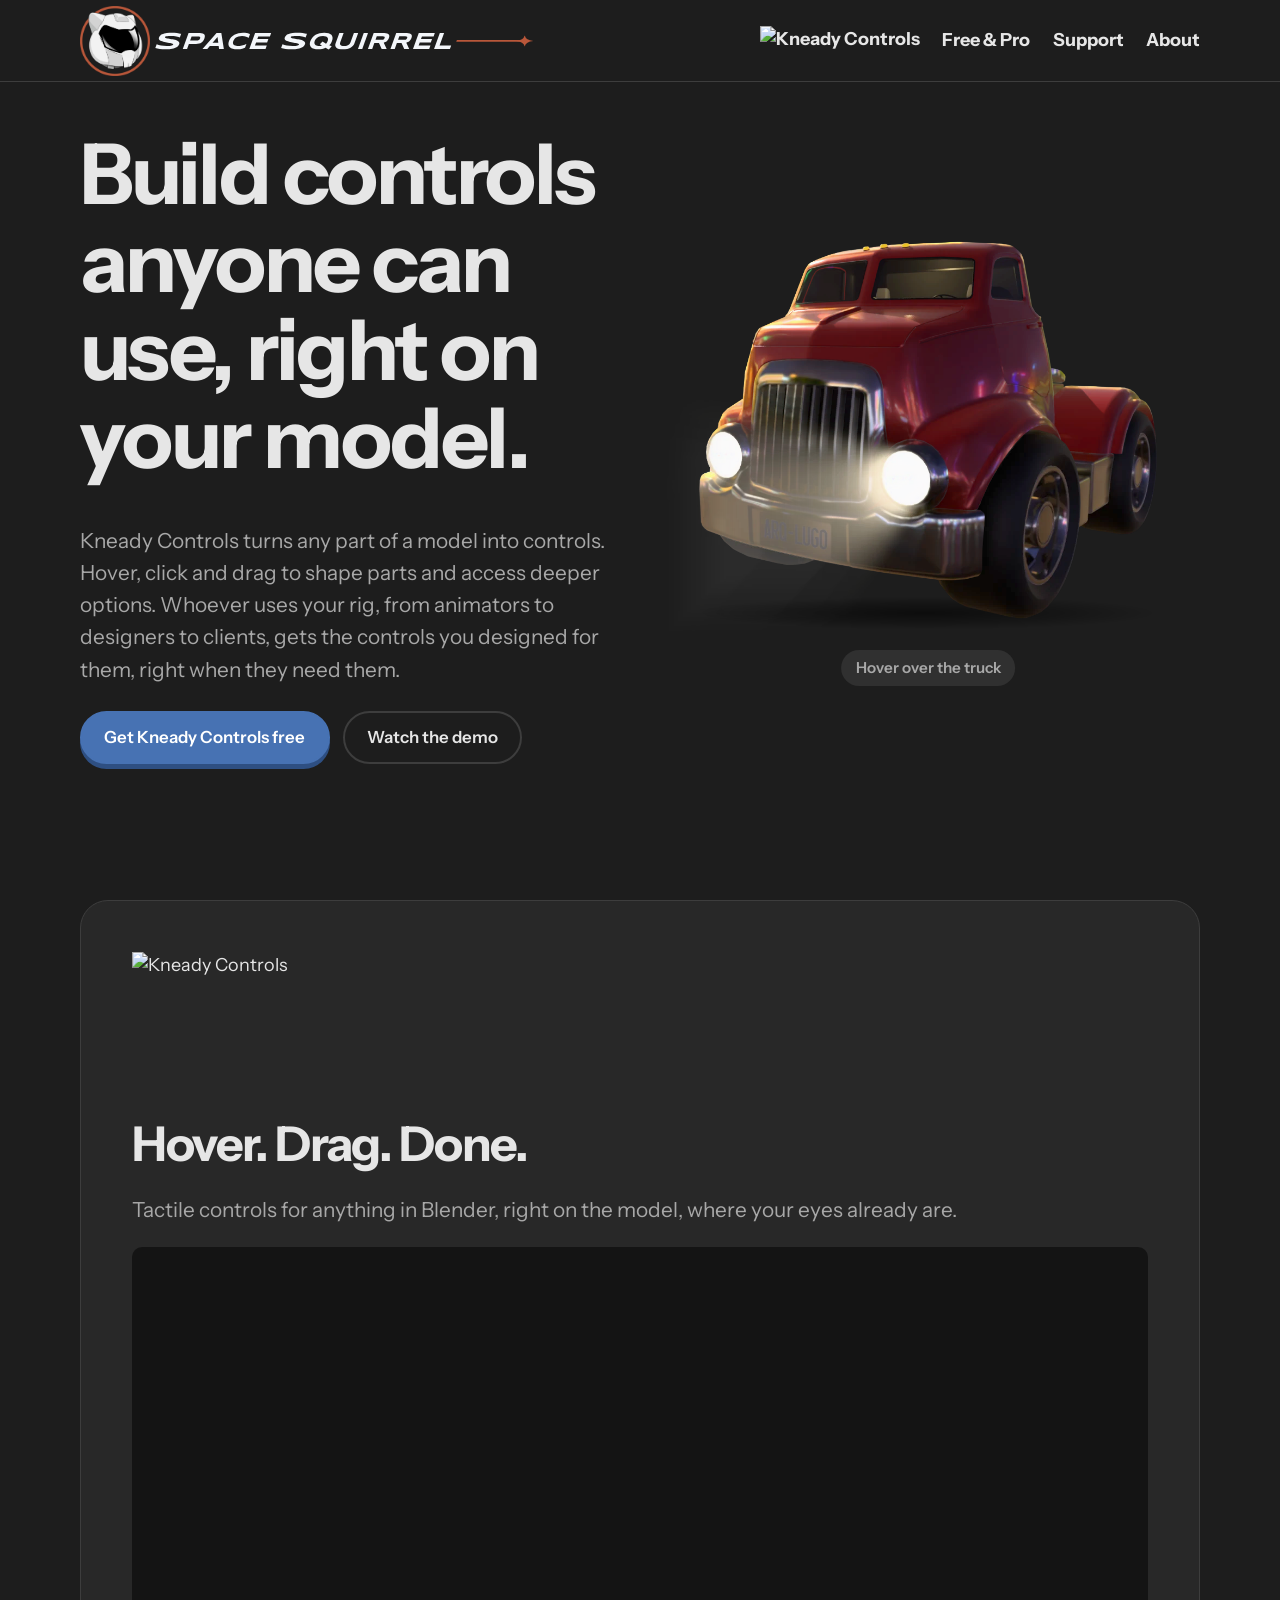
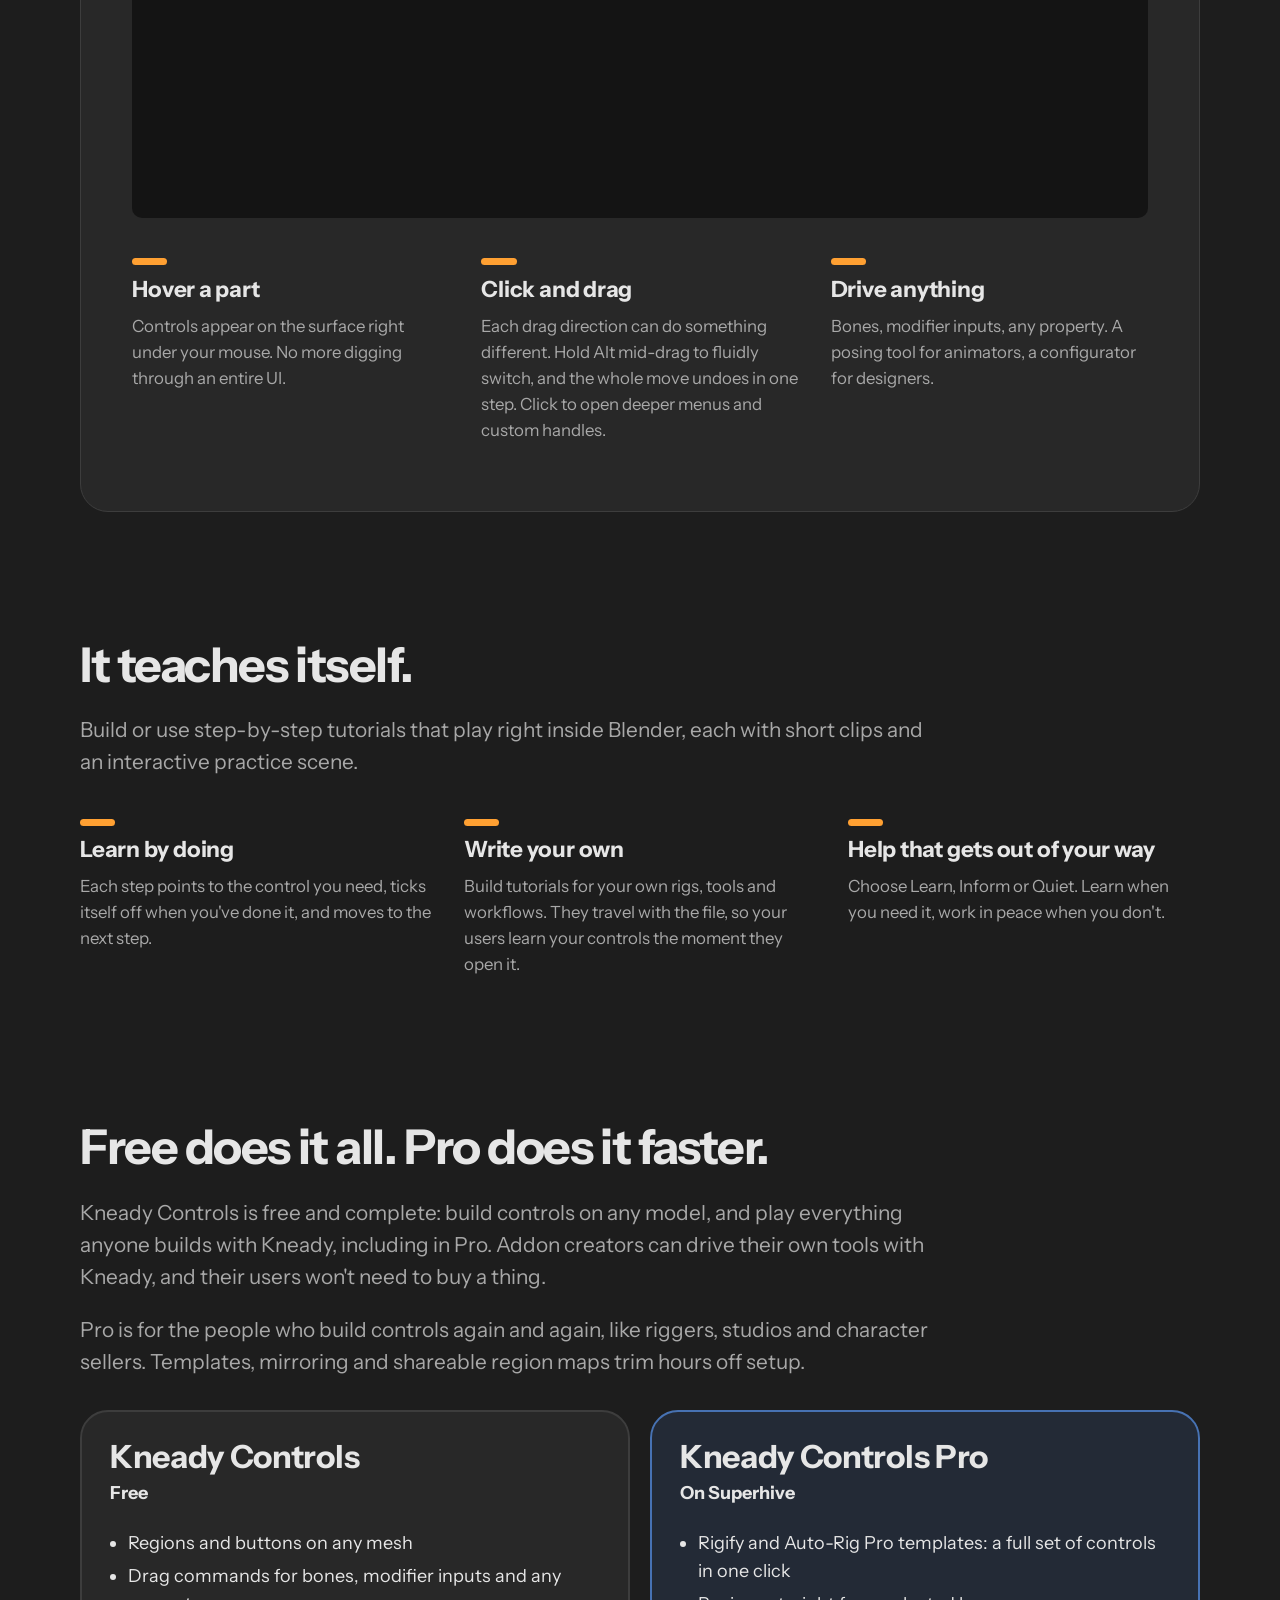
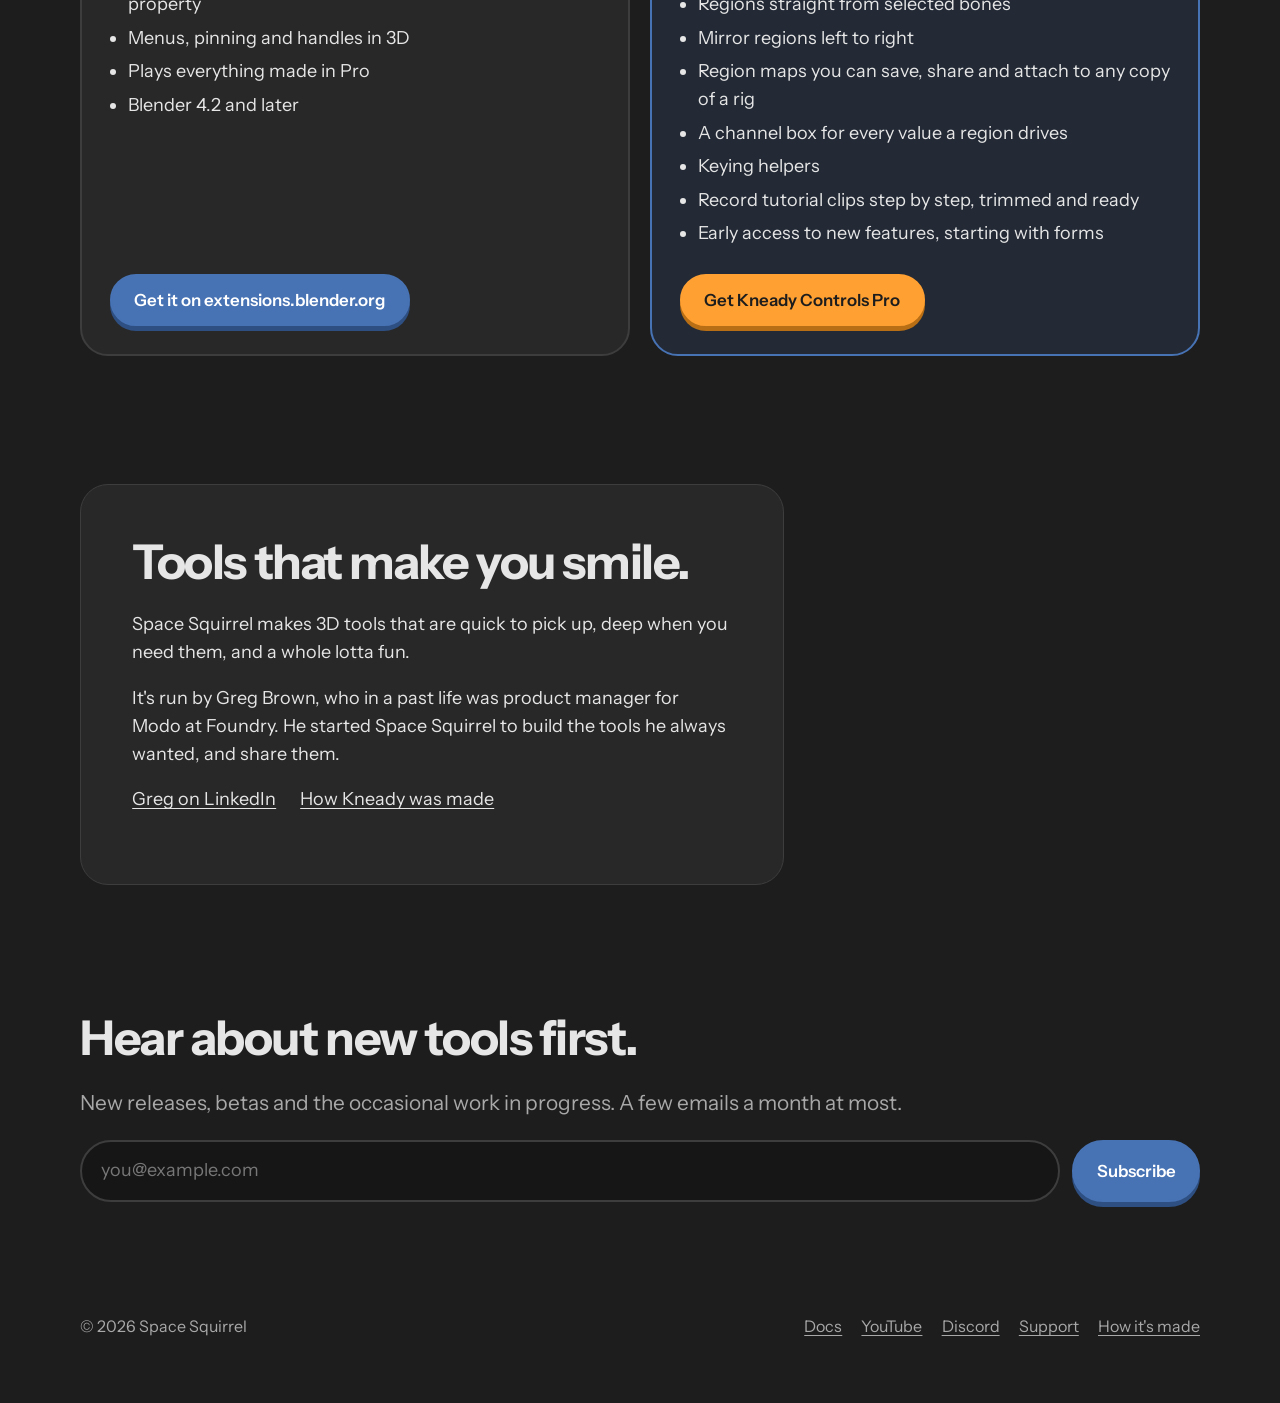
==== index.html @ a4d44a9f "Home page truck: its files carry the page's version" ====
<!doctype html>
<html lang="en">
<head>
<meta charset="utf-8">
<meta name="viewport" content="width=device-width, initial-scale=1">
<title>Kneady Controls for Blender — Space Squirrel</title>
<meta name="description" content="Kneady Controls: tactile controls for anything in Blender. Hover any part of your model and drag to shape it. Free, with Kneady Controls Pro for riggers and studios.">
<link rel="icon" href="favicon-192.png" sizes="192x192" type="image/png">
<link rel="icon" href="favicon-16.png" sizes="16x16" type="image/png">
<link rel="icon" href="favicon-32.png" sizes="32x32" type="image/png">
<link rel="apple-touch-icon" href="apple-touch-icon.png">
<meta property="og:title" content="Kneady Controls — build controls anyone can use, right on your model">
<meta property="og:description" content="Hover any part of your model and drag to shape it. Free on extensions.blender.org.">
<meta property="og:url" content="https://spacesquirrel.studio/">
<link rel="preconnect" href="https://fonts.googleapis.com">
<link rel="preconnect" href="https://fonts.gstatic.com" crossorigin>
<link href="https://fonts.googleapis.com/css2?family=Instrument+Sans:wght@400;500;600;700&display=swap" rel="stylesheet">
<link rel="stylesheet" href="style.css?v=943610">
</head>
<body>
<div class="wrap">
  <header class="site-head">
    <a class="wordmark" href="/"><img src="brand/spacesquirrel_wordmark_white_terra_no_left_dash.svg" alt="Space Squirrel" height="30"><img class="logo" src="brand/spacesquirrel_logo_ring.png" alt="" width="726" height="726"></a>
    <nav class="site-nav" aria-label="Main">
      <a class="product-link" href="#kneady"><img src="brand/kneady_wordmark.svg" alt="Kneady Controls" height="30"></a>
      <a href="#pricing">Free &amp; Pro</a>
      <a href="support.html">Support</a>
      <a href="#about">About</a>
    </nav>
  </header>

  <main>
    <section class="hero" aria-labelledby="hero-title">
      <div>
        <h1 id="hero-title">Build controls anyone can use, right on your model.</h1>
        <p class="lede">Kneady Controls turns any part of a model into controls. Hover, click and drag to shape parts and access deeper options. Whoever uses your rig, from animators to designers to clients, gets the controls you designed for them, right when they need them.</p>
        <div class="actions">
          <!-- TODO: link to the Kneady page on extensions.blender.org -->
          <a class="btn btn-main" href="#pricing">Get Kneady Controls free</a>
          <a class="btn btn-quiet" href="#kneady">Watch the demo</a>
        </div>
      </div>
      <div class="truck-stage" data-src="truck/" tabindex="0" role="application" aria-label="Kneady controls to try, on a truck: the arrow keys squash and lean it, Enter opens its menu, then 1 changes its color, 2 switches its lights, 3 opens its door and 4 turns its wheels">
        <img class="truck-poster" src="truck/poster.webp?v=943610" alt="A red cartoon truck with its headlights on" width="1000" height="800">
        <canvas aria-hidden="true"></canvas>
        <svg aria-hidden="true"></svg>
        <span class="stage-hint">Hover over the truck</span>
      </div>
    </section>

    <section id="kneady" aria-labelledby="kneady-title">
      <div class="band">
        <img class="product-logo" src="brand/kneady_controls_dark.svg" alt="Kneady Controls" width="1000" height="408">
        <h2 id="kneady-title">Hover. Drag. Done.</h2>
        <p class="lede">Tactile controls for anything in Blender, right on the model, where your eyes already are.</p>
        <!-- TODO: replace VIDEO_ID with the demo video's YouTube ID -->
        <iframe class="video" src="https://www.youtube-nocookie.com/embed/VIDEO_ID" title="Kneady Controls demo" loading="lazy" allow="accelerometer; encrypted-media; gyroscope; picture-in-picture" allowfullscreen></iframe>
        <div class="does">
          <div>
            <h3>Hover a part</h3>
            <p>Controls appear on the surface right under your mouse. No more digging through an entire UI.</p>
          </div>
          <div>
            <h3>Click and drag</h3>
            <p>Each drag direction can do something different. Hold Alt mid-drag to fluidly switch, and the whole move undoes in one step. Click to open deeper menus and custom handles.</p>
          </div>
          <div>
            <h3>Drive anything</h3>
            <p>Bones, modifier inputs, any property. A posing tool for animators, a configurator for designers.</p>
          </div>
        </div>
      </div>
    </section>

    <section id="tutorials" aria-labelledby="tutorials-title">
      <h2 id="tutorials-title">It teaches itself.</h2>
      <p class="lede">Build or use step-by-step tutorials that play right inside Blender, each with short clips and an interactive practice scene.</p>
      <div class="does">
        <div>
          <h3>Learn by doing</h3>
          <p>Each step points to the control you need, ticks itself off when you've done it, and moves to the next step.</p>
        </div>
        <div>
          <h3>Write your own</h3>
          <p>Build tutorials for your own rigs, tools and workflows. They travel with the file, so your users learn your controls the moment they open it.</p>
        </div>
        <div>
          <h3>Help that gets out of your way</h3>
          <p>Choose Learn, Inform or Quiet. Learn when you need it, work in peace when you don't.</p>
        </div>
      </div>
    </section>

    <section id="pricing" aria-labelledby="pricing-title">
      <h2 id="pricing-title">Free does it all. Pro does it faster.</h2>
      <p class="lede">Kneady Controls is free and complete: build controls on any model, and play everything anyone builds with Kneady, including in Pro. Addon creators can drive their own tools with Kneady, and their users won't need to buy a thing.</p>
      <p class="lede">Pro is for the people who build controls again and again, like riggers, studios and character sellers. Templates, mirroring and shareable region maps trim hours off setup.</p>
      <div class="tiers">
        <div class="tier">
          <h3>Kneady Controls</h3>
          <p class="price">Free</p>
          <ul>
            <li>Regions and buttons on any mesh</li>
            <li>Drag commands for bones, modifier inputs and any property</li>
            <li>Menus, pinning and handles in 3D</li>
            <li>Plays everything made in Pro</li>
            <li>Blender 4.2 and later</li>
          </ul>
          <!-- TODO: link to the Kneady page on extensions.blender.org -->
          <a class="btn btn-main" href="#">Get it on extensions.blender.org</a>
        </div>
        <div class="tier tier-pro">
          <h3>Kneady Controls Pro</h3>
          <p class="price">On Superhive</p>
          <ul>
            <li>Rigify and Auto-Rig Pro templates: a full set of controls in one click</li>
            <li>Regions straight from selected bones</li>
            <li>Mirror regions left to right</li>
            <li>Region maps you can save, share and attach to any copy of a rig</li>
            <li>A channel box for every value a region drives</li>
            <li>Keying helpers</li>
            <li>Record tutorial clips step by step, trimmed and ready</li>
            <li>Early access to new features, starting with forms</li>
          </ul>
          <!-- TODO: link to the Kneady Pro listing on Superhive -->
          <a class="btn btn-main" href="#">Get Kneady Controls Pro</a>
        </div>
      </div>
    </section>

    <section id="about" aria-labelledby="about-title">
      <div class="band about">
        <div>
          <h2 id="about-title">Tools that make you smile.</h2>
          <p>Space Squirrel makes 3D tools that are quick to pick up, deep when you need them, and a whole lotta fun.</p>
          <p>It's run by Greg Brown, who in a past life was product manager for Modo at Foundry. He started Space Squirrel to build the tools he always wanted, and share them.</p>
          <p class="about-links"><a href="https://www.linkedin.com/in/greg-brown-techevangelist">Greg on LinkedIn</a><a href="/made.html">How Kneady was made</a><!-- TODO: LinkedIn company page link --></p>
        </div>
      </div>
    </section>

    <section class="signup" aria-labelledby="signup-title">
      <h2 id="signup-title">Hear about new tools first.</h2>
      <p class="lede">New releases, betas and the occasional work in progress. A few emails a month at most.</p>
      <!-- TODO: point action at the mailing-list service (e.g. Buttondown's embed-subscribe URL) -->
      <form action="#" method="post">
        <label for="email">Email address</label>
        <input id="email" type="email" name="email" placeholder="you@example.com" required autocomplete="email">
        <button class="btn btn-main" type="submit">Subscribe</button>
      </form>
    </section>
  </main>

  <footer class="site-foot">
    <span>© 2026 Space Squirrel</span>
    <nav aria-label="Elsewhere">
      <!-- TODO: YouTube channel URL -->
      <a href="/docs/">Docs</a>
      <a href="#">YouTube</a>
      <a href="https://discord.gg/cDD3acK6bM">Discord</a>
      <a href="support.html">Support</a>
      <a href="/made.html">How it's made</a>
    </nav>
  </footer>
</div>
<script src="truck.js?v=943610"></script>
</body>
</html>
---- style.css ----
:root{
  --sky:#1D1D1D; --sky-deep:#3A3A3A; --paper:#282828; --raised:#303030; --line:#3D3D3D;
  --ink:#E6E6E6; --ink-soft:#A8A8A8;
  --clay:#4772B3; --clay-dark:#2E4F82; --acorn:#FFA032; --blush:#E98A6B;
  --radius-lg:28px; --radius-sm:10px;
  --measure:62ch;
  --display:"Instrument Sans", "Helvetica Neue", Helvetica, Arial, sans-serif;
  --body:"Instrument Sans", "Helvetica Neue", Helvetica, Arial, sans-serif;
}
*{box-sizing:border-box}
/* overflow-x clip: the truck's canvas reaches past its stage (truck.js PAD), sometimes past the
   window's edge; this keeps the page from scrolling sideways. Clip, unlike hidden, adds no
   scrolling box, so the sticky header still sticks */
html{scroll-behavior:smooth;overflow-x:clip}
@media (prefers-reduced-motion:reduce){html{scroll-behavior:auto}}
body{margin:0;background:var(--sky);color:var(--ink);font:400 1.125rem/1.55 var(--body);-webkit-font-smoothing:antialiased;overflow-x:clip}
img,iframe{max-width:100%;display:block}
a{color:#7FA6E0;text-underline-offset:.18em}
a:hover{color:var(--ink)}
:focus-visible{outline:3px solid var(--acorn);outline-offset:3px;border-radius:6px}
.wrap{width:min(1120px,100% - 2rem);margin-inline:auto}

/* header: it stays at the top as the page scrolls, so Support is always there.
   On a phone or tablet the wordmark scrolls away and the row of links stays (top < 0).
   --head-stuck is the height left on screen, which anchors scroll clear of.
   The border-image paints the bar's background out to both edges of the window
   without widening the page; a line under it fades in once the page scrolls. */
:root{--head-stuck:calc(var(--ring-d) + 12px)}
html{scroll-padding-top:calc(var(--head-stuck) + .5rem)}
@property --head-edge{syntax:"<color>";inherits:false;initial-value:#3D3D3D}
/* the logo's ring, the tallest thing in it, with 6px to spare above and below (see below) */
.site-head{position:sticky;top:0;z-index:20;--head-edge:var(--line);border-image:linear-gradient(to top,var(--head-edge) 1px,var(--sky) 1px) fill 0//0 100vmax;display:flex;align-items:center;justify-content:space-between;gap:1rem;padding:6px 0}
@supports (animation-timeline:scroll()){
  .site-head{animation:head-edge linear both;animation-timeline:scroll();animation-range:0 3rem}
  @keyframes head-edge{from{--head-edge:var(--sky)}}
}
.wordmark{font:800 1.5rem/1 var(--display);letter-spacing:-.02em;color:var(--ink);text-decoration:none;display:flex;align-items:center;gap:var(--logo-gap)}
.wordmark img{height:var(--mark-h);width:auto;display:block}
/* The logo - the helmet in its orange ring (Greg's own, brand/spacesquirrel_logo_ring.png) - then the
   name. Greg, 22 November 2026, after trying it over the wordmark's left line: "the tail just doesn't
   look very good ... Let's get rid of the tail and move the wordmark closer to the circle to match the
   spacing between the L and the end of the center line".
   The header's wordmark is a copy without that line (brand/spacesquirrel_wordmark_white_terra_no_left_dash.svg),
   its viewBox starting at x 10, just left of the S (x 11.31 at its foot, after the italic slant).
   Sizes are in wordmark heights (--mark-h), so a phone's smaller wordmark scales them too:
   - --ring-d, the ring's diameter (the image is the ring's box).
   - --logo-gap: in the wordmark, the L reaches x 1263.44 and the line starts at 1284.95, 21.51 units
     apart (of the 127 the wordmark is tall). The ring's edge to the S's foot is the gap plus the 1.31
     units before the S, so the gap is 20.2 units. */
:root{--mark-h:30px;--ring-d:calc(var(--mark-h) * 2.33);--logo-gap:calc(var(--mark-h) * 20.2 / 127)}
.wordmark img.logo{order:-1;flex:none;width:var(--ring-d);height:var(--ring-d)}
.site-nav{display:flex;gap:1.4rem;flex-wrap:wrap}
@media (max-width:860px){
  /* --mark-w: the whole logo and name, ring to star, which is 15.12 wordmark heights
     (2.33 ring + .159 gap + 1604 / 127 name) */
  :root{--head-stuck:3.4rem;--mark-w:min(100vw - 2rem,340px);--mark-h:calc(var(--mark-w) / 15.12)}
  /* the logo and name scroll away here (their row is the ring's height), the row of links staying */
  .site-head{flex-direction:column;align-items:flex-start;gap:.9rem;padding:1.25rem 0 .75rem;top:calc(-1.4rem - var(--ring-d))}
  .site-nav{gap:.35rem 1rem;font-size:1rem}
}
@media (max-width:360px){.site-nav{gap:.35rem .6rem}.site-head .site-nav .product-link img{height:26px}}
.site-nav a{color:var(--ink);text-decoration:none;font-weight:700}
.site-nav a:hover,.site-nav a[aria-current]{text-decoration:underline;text-decoration-thickness:3px;text-decoration-color:var(--acorn)}

/* type */
h1,h2,h3{font-family:var(--display);line-height:1.05;letter-spacing:-.03em;margin:0 0 .5em}
h1{font-size:clamp(2.75rem,7vw,5.25rem);font-weight:700}
h2{font-size:clamp(2rem,4vw,3rem);font-weight:700}
h3{font-size:1.4rem;font-weight:700;letter-spacing:-.01em}
p{margin:0 0 1em;max-width:var(--measure)}
.lede{font-size:1.3rem;color:var(--ink-soft)}

/* buttons */
.actions{display:flex;flex-wrap:wrap;gap:.8rem;margin-top:1.6rem}
.btn{display:inline-block;font:600 1.05rem/1 var(--body);padding:1rem 1.4rem;border-radius:999px;text-decoration:none;border:2px solid var(--line)}
.btn-main{background:var(--clay);color:#fff;border-color:var(--clay);box-shadow:0 5px 0 var(--clay-dark)}
.btn-main:hover{color:#fff;transform:translateY(2px);box-shadow:0 3px 0 var(--clay-dark)}
.btn-quiet{color:var(--ink);background:transparent}
.btn-quiet:hover{background:var(--raised);border-color:#555}
@media (prefers-reduced-motion:reduce){.btn-main:hover{transform:none}}

/* hero */
.hero{display:grid;grid-template-columns:minmax(0,1fr) minmax(0,1fr);align-items:center;gap:2rem;padding:3rem 0 4.5rem}
.hero p.lede{max-width:44ch}
/* the truck (truck.js): a poster until the layers are in, then the canvas, its Kneady buttons over it.
   The canvas and buttons reach 20% past the stage all round (truck.js PAD), so a stretched or leaning
   truck isn't cut off; they take no clicks there, so the text beside them stays clickable. */
.truck-stage{position:relative;aspect-ratio:5/4;width:100%;justify-self:center;touch-action:none;margin-bottom:2.6rem}
.truck-stage canvas,.truck-stage svg{position:absolute;left:-20%;top:-20%;width:140%;height:140%;pointer-events:none}
.truck-poster{position:absolute;inset:0;width:100%;height:100%}
.truck-stage canvas{opacity:0}
.truck-stage.is-ready canvas{opacity:1}
.truck-stage.is-ready .truck-poster{visibility:hidden}
.truck-stage svg{overflow:visible;font-family:var(--body)}
.truck-stage.is-active{cursor:grab}
.truck-stage.on-button{cursor:pointer}
.truck-stage.is-dragging{cursor:grabbing}
.truck-stage[data-axis="x"]{cursor:ew-resize}
.truck-stage[data-axis="y"]{cursor:ns-resize}
.stage-hint{position:absolute;left:50%;top:100%;margin-top:.4rem;transform:translateX(-50%);font:600 .95rem/1.3 var(--body);color:var(--ink-soft);background:var(--raised);padding:.5rem .9rem;border-radius:999px;pointer-events:none;text-align:center;width:max-content;max-width:92%}
@media (max-width:820px){.hero{grid-template-columns:1fr;padding-top:1.5rem}}

/* sections */
section{padding:4rem 0}
.band{background:var(--paper);border:1px solid var(--line);border-radius:var(--radius-lg);padding:clamp(1.5rem,4vw,3.5rem)}
.video{aspect-ratio:16/9;width:100%;border:0;border-radius:var(--radius-sm);background:#141414}
.does{display:grid;grid-template-columns:repeat(3,1fr);gap:2rem;margin-top:2.5rem}
.does p{font-size:1.05rem;color:var(--ink-soft)}
.does h3::before{content:"";display:block;width:2.2rem;height:.45rem;border-radius:99px;background:var(--acorn);margin-bottom:.8rem}
@media (max-width:820px){.does{grid-template-columns:1fr;gap:1.2rem}}

.split{display:grid;grid-template-columns:1fr 1fr;gap:2.5rem;align-items:start}
@media (max-width:820px){.split{grid-template-columns:1fr}}

/* free vs pro */
.tiers{display:grid;grid-template-columns:1fr 1fr;gap:1.25rem;margin-top:2rem}
.tier{border:2px solid var(--line);border-radius:var(--radius-lg);padding:1.75rem;background:var(--paper);display:flex;flex-direction:column;align-items:flex-start}
.tier .btn{margin-top:auto}
.tier-pro{background:#232A36;border-color:var(--clay)}
.tier-pro a{color:var(--acorn)}
.tier h3{font-size:2rem;margin-bottom:.2em}
.tier .price{font-weight:700;margin-bottom:1rem}
.tier ul{margin:0 0 1.25rem;padding-left:1.1rem}
.tier li{margin:.35rem 0}
.tier-pro .btn-main{background:var(--acorn);border-color:var(--acorn);color:#1D1D1D;box-shadow:0 5px 0 #B86E14}
.tier-pro .btn-main:hover{color:#1D1D1D;box-shadow:0 3px 0 #B86E14}
.fineprint{font-size:.95rem;color:var(--ink-soft);margin-top:1rem}
@media (max-width:820px){.tiers{grid-template-columns:1fr}}

/* about */
.about{max-width:44rem}
.portrait{width:120px;height:120px;border-radius:50%;background:var(--sky-deep);display:grid;place-items:center;font:700 2.6rem/1 var(--display);color:var(--ink)}

/* signup */
.signup form{display:flex;flex-wrap:wrap;gap:.75rem;margin-top:1.25rem}
.signup label{position:absolute;left:-9999px}
.signup input[type=email]{flex:1 1 260px;font:inherit;padding:.95rem 1.2rem;border-radius:999px;border:2px solid var(--line);background:#161616;color:var(--ink)}
.signup input[type=email]::placeholder{color:#777}
.signup button{cursor:pointer}

/* support page */
.checklist{padding-left:1.2rem}
.checklist li{margin:.4rem 0}
.steps{padding-left:1.4rem}
.steps li{margin:.5rem 0;padding-left:.3rem}
kbd{font:700 .9em var(--body);background:var(--raised);border:1px solid #555;border-bottom-width:3px;border-radius:6px;padding:.05em .4em}

/* footer */
.site-foot{padding:3rem 0 4rem;display:flex;flex-wrap:wrap;justify-content:space-between;gap:1rem;color:var(--ink-soft);font-size:1rem}
.site-foot nav{display:flex;gap:1.2rem;flex-wrap:wrap}
.site-foot a{color:var(--ink-soft)}
.about-links a{color:var(--ink);text-underline-offset:3px}.about-links a:hover{color:#fff}
.product-logo{display:block;width:min(100%,340px);height:auto;margin:0 0 1.75rem}
.site-nav{align-items:center}
.site-nav .product-link img{display:block;height:30px;width:auto;transition:transform .15s}
.site-nav .product-link:hover{text-decoration:none}
.site-nav .product-link:hover img{transform:translateY(-1px) rotate(-2deg)}

/* docs (made by tools/build_docs.py) */
.skip{position:absolute;left:-9999px;top:0;background:var(--acorn);color:#1D1D1D;padding:.6rem 1rem;border-radius:0 0 var(--radius-sm) 0;font-weight:700;z-index:30}
.skip:focus{left:0}
.crumbs{font-size:.95rem;color:var(--ink-soft);padding:.25rem 0 0}
.crumbs a{color:var(--ink-soft)}
.crumbs [aria-current]{color:var(--ink)}
.docs main{padding-bottom:2rem}
.doc-head{padding:2.5rem 0 1.5rem;max-width:52rem}
.docs h1{font-size:clamp(2.3rem,5.5vw,3.75rem)}
.docs .lede{max-width:52ch}
.kicker{font:700 .8rem/1.2 var(--body);letter-spacing:.08em;text-transform:uppercase;color:var(--acorn);margin:0 0 .6rem}
.edition,.in-blender{font-size:1rem;color:var(--ink-soft)}
.badge-pro{display:inline-block;font:700 .72rem/1 var(--body);letter-spacing:.06em;text-transform:uppercase;color:#1D1D1D;background:var(--acorn);border-radius:999px;padding:.3em .6em;vertical-align:.12em}
.pro-only{border-left:3px solid var(--acorn);padding-left:.9rem}

/* docs index */
.doc-index{display:grid;gap:2.5rem}
.doc-index h2{font-size:clamp(1.6rem,3vw,2.2rem)}
.doc-index h2 a{color:var(--ink);text-decoration-color:var(--acorn);text-decoration-thickness:3px}
.guide-list{columns:2 16rem;gap:2rem;padding-left:1.4rem;margin:0}
.guide-list li{margin:0 0 .45rem;break-inside:avoid}
.tut-list{list-style:none;margin:1.25rem 0 0;padding:0;display:grid;grid-template-columns:repeat(auto-fill,minmax(min(100%,21rem),1fr));gap:.9rem}
.tut-list li{display:grid;grid-template-columns:auto 1fr;column-gap:.9rem;height:100%;padding:1.1rem 1.2rem;background:var(--paper);border:1px solid var(--line);border-radius:var(--radius-sm);color:var(--ink);text-decoration:none}
.tut-list .num{grid-row:span 2;font:700 1.5rem/1 var(--display);color:var(--acorn);min-width:1.6ch}
.tut-list .t-title{font-weight:700}
.tut-list .t-sum{font-size:.95rem;color:var(--ink-soft);margin-top:.2rem}

/* guide and writing pages */
.doc-layout{display:grid;grid-template-columns:15rem minmax(0,1fr);gap:3rem;align-items:start}
.toc{position:sticky;top:calc(var(--head-stuck) + 1rem);max-height:calc(100vh - var(--head-stuck) - 2rem);overflow:auto;font-size:.92rem;padding-right:.5rem}
.toc ol{list-style:none;margin:0;padding:0}
.toc ol ol{padding-left:.9rem;margin:.2rem 0 .4rem}
.toc li{margin:.25rem 0}
.toc a{color:var(--ink-soft);text-decoration:none}
.toc a:hover{color:var(--ink);text-decoration:underline}
@media (max-width:900px){.doc-layout{grid-template-columns:minmax(0,1fr)}.toc{display:none}}
.prose{max-width:46rem}
.prose h2{font-size:clamp(1.7rem,3vw,2.2rem);margin-top:3rem;padding-top:1rem;border-top:1px solid var(--line);scroll-margin-top:1rem}
.prose h3{margin-top:2rem;scroll-margin-top:1rem}
.prose ul,.prose ol{padding-left:1.3rem}
.prose li{margin:.35rem 0}
.prose li>ul,.prose li>ol{margin:.35rem 0}
.prose code{font:500 .88em ui-monospace,SFMono-Regular,Menlo,Consolas,monospace;background:var(--raised);border:1px solid var(--line);border-radius:5px;padding:.08em .35em;overflow-wrap:anywhere}
.prose pre{margin:0;padding:1rem 1.2rem;background:#161616;font-size:.9rem;line-height:1.5}
.prose pre code{background:none;border:0;padding:0;overflow-wrap:normal}
.scroll-x{overflow-x:auto;margin:1.2rem 0;border:1px solid var(--line);border-radius:var(--radius-sm)}
.prose table{border-collapse:collapse;width:100%;font-size:.95rem}
.prose th,.prose td{text-align:left;vertical-align:top;padding:.6rem .8rem;border-bottom:1px solid var(--line)}
.prose th{background:var(--raised)}
.prose tr:last-child td{border-bottom:0}
.prose img{border-radius:var(--radius-sm);margin:1rem 0}

/* clips */
.doc-clips{margin:1.4rem 0 1.8rem;padding:1rem 1rem .4rem;background:var(--paper);border:1px solid var(--line);border-radius:var(--radius-sm)}
.clip-row{display:flex;gap:1rem;overflow-x:auto;padding-bottom:.6rem;scroll-snap-type:x proximity}
.clip{margin:0;flex:0 0 auto;width:min(13.5rem,62vw);scroll-snap-align:start}
.clip-video{display:block;width:100%;height:auto;aspect-ratio:9/16;background:#141414;border-radius:8px;border:1px solid var(--line)}
.clip figcaption{font-size:.88rem;line-height:1.35;color:var(--ink-soft);margin-top:.45rem}
.clip figcaption a{display:block;font-weight:600}
.clip figcaption span{display:block}
.clip.missing .clip-video{display:grid;place-items:center;padding:1rem;text-align:center;font-size:.9rem;color:var(--ink-soft)}

/* support page: docs links */
.doc-links{list-style:none;padding:0;margin:1.2rem 0 0;display:grid;grid-template-columns:repeat(auto-fit,minmax(min(100%,15rem),1fr));gap:.9rem}
.doc-links a{display:block;height:100%;padding:1.1rem 1.2rem;background:var(--raised);border:1px solid var(--line);border-radius:var(--radius-sm);color:var(--ink);text-decoration:none}
.doc-links a:hover{border-color:var(--clay)}
.doc-links strong{display:block;font-size:1.15rem;margin-bottom:.2rem}
.doc-links span{font-size:.95rem;color:var(--ink-soft)}
.about-links{display:flex;flex-wrap:wrap;gap:.5rem 1.5rem}
.prose{max-width:42rem}
.prose p{margin:0 0 1.1rem}
.prose .signoff{color:var(--ink-soft);margin-top:1.75rem}
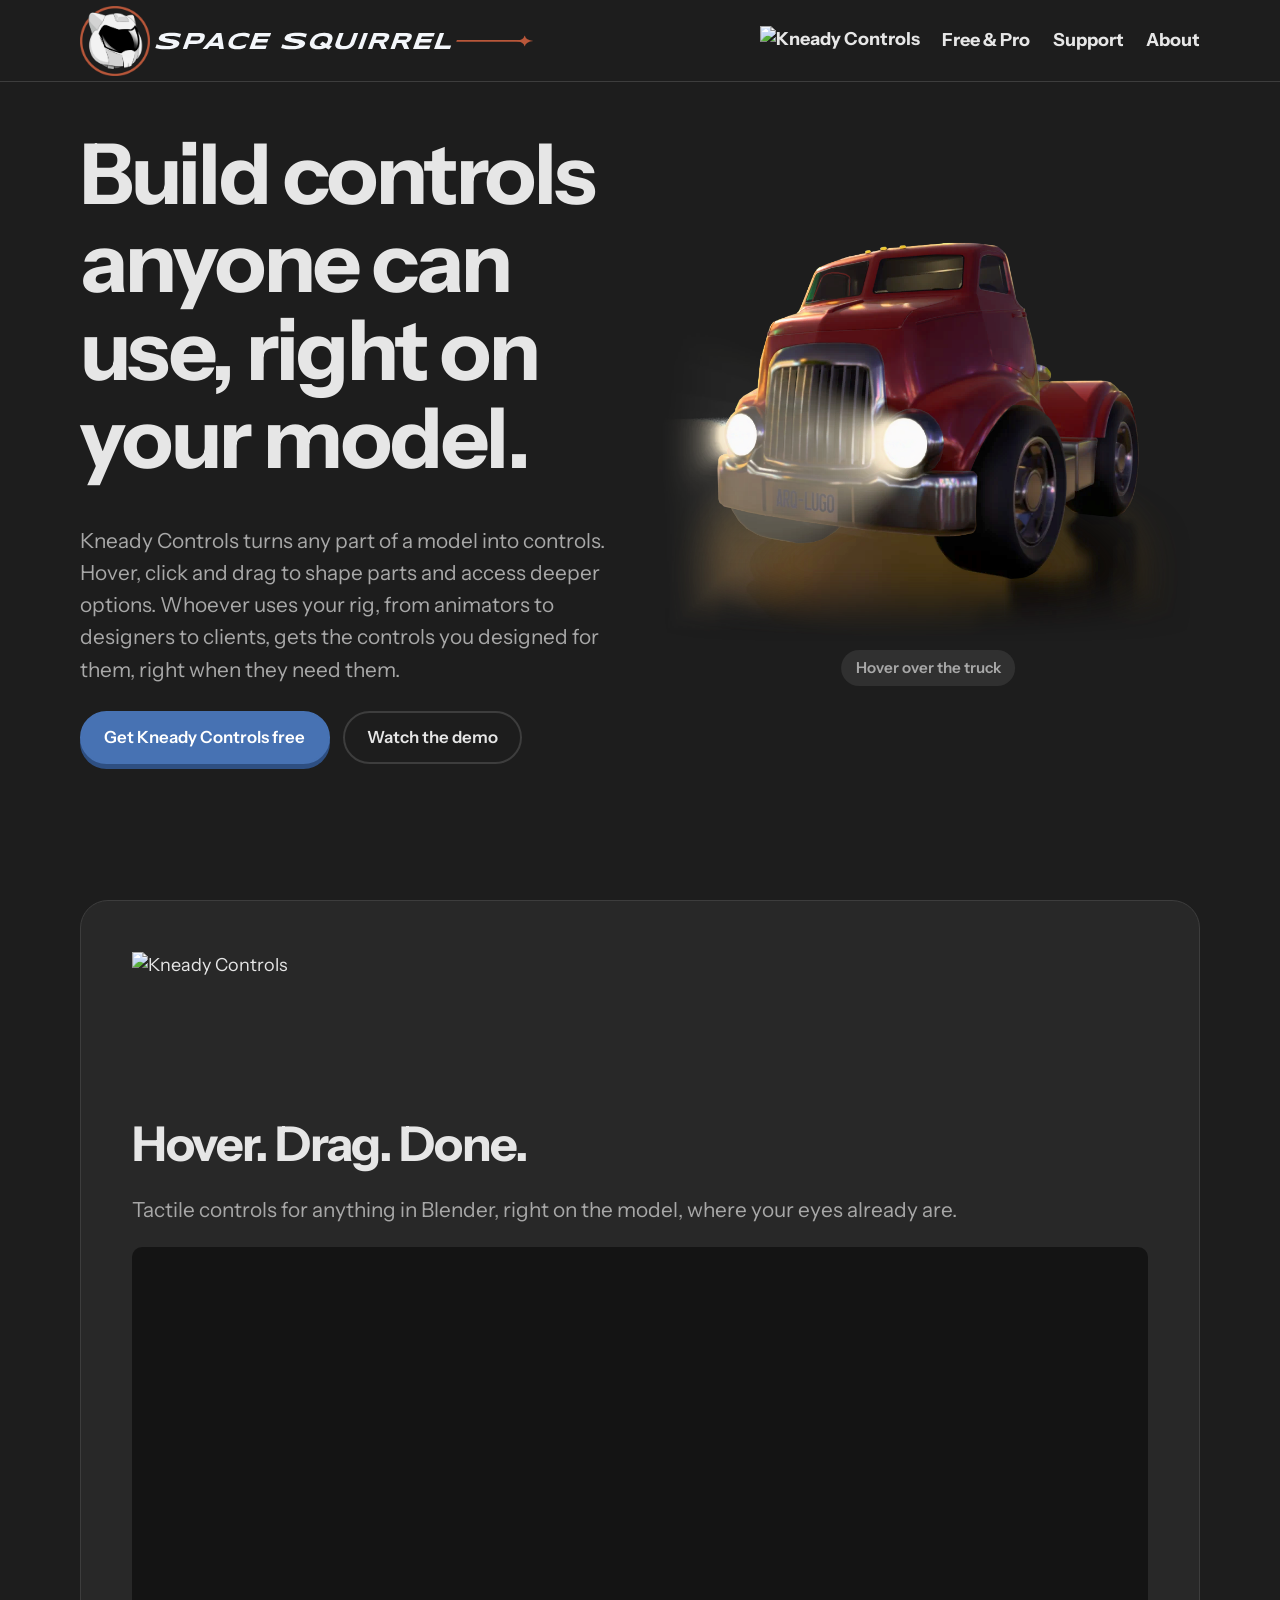
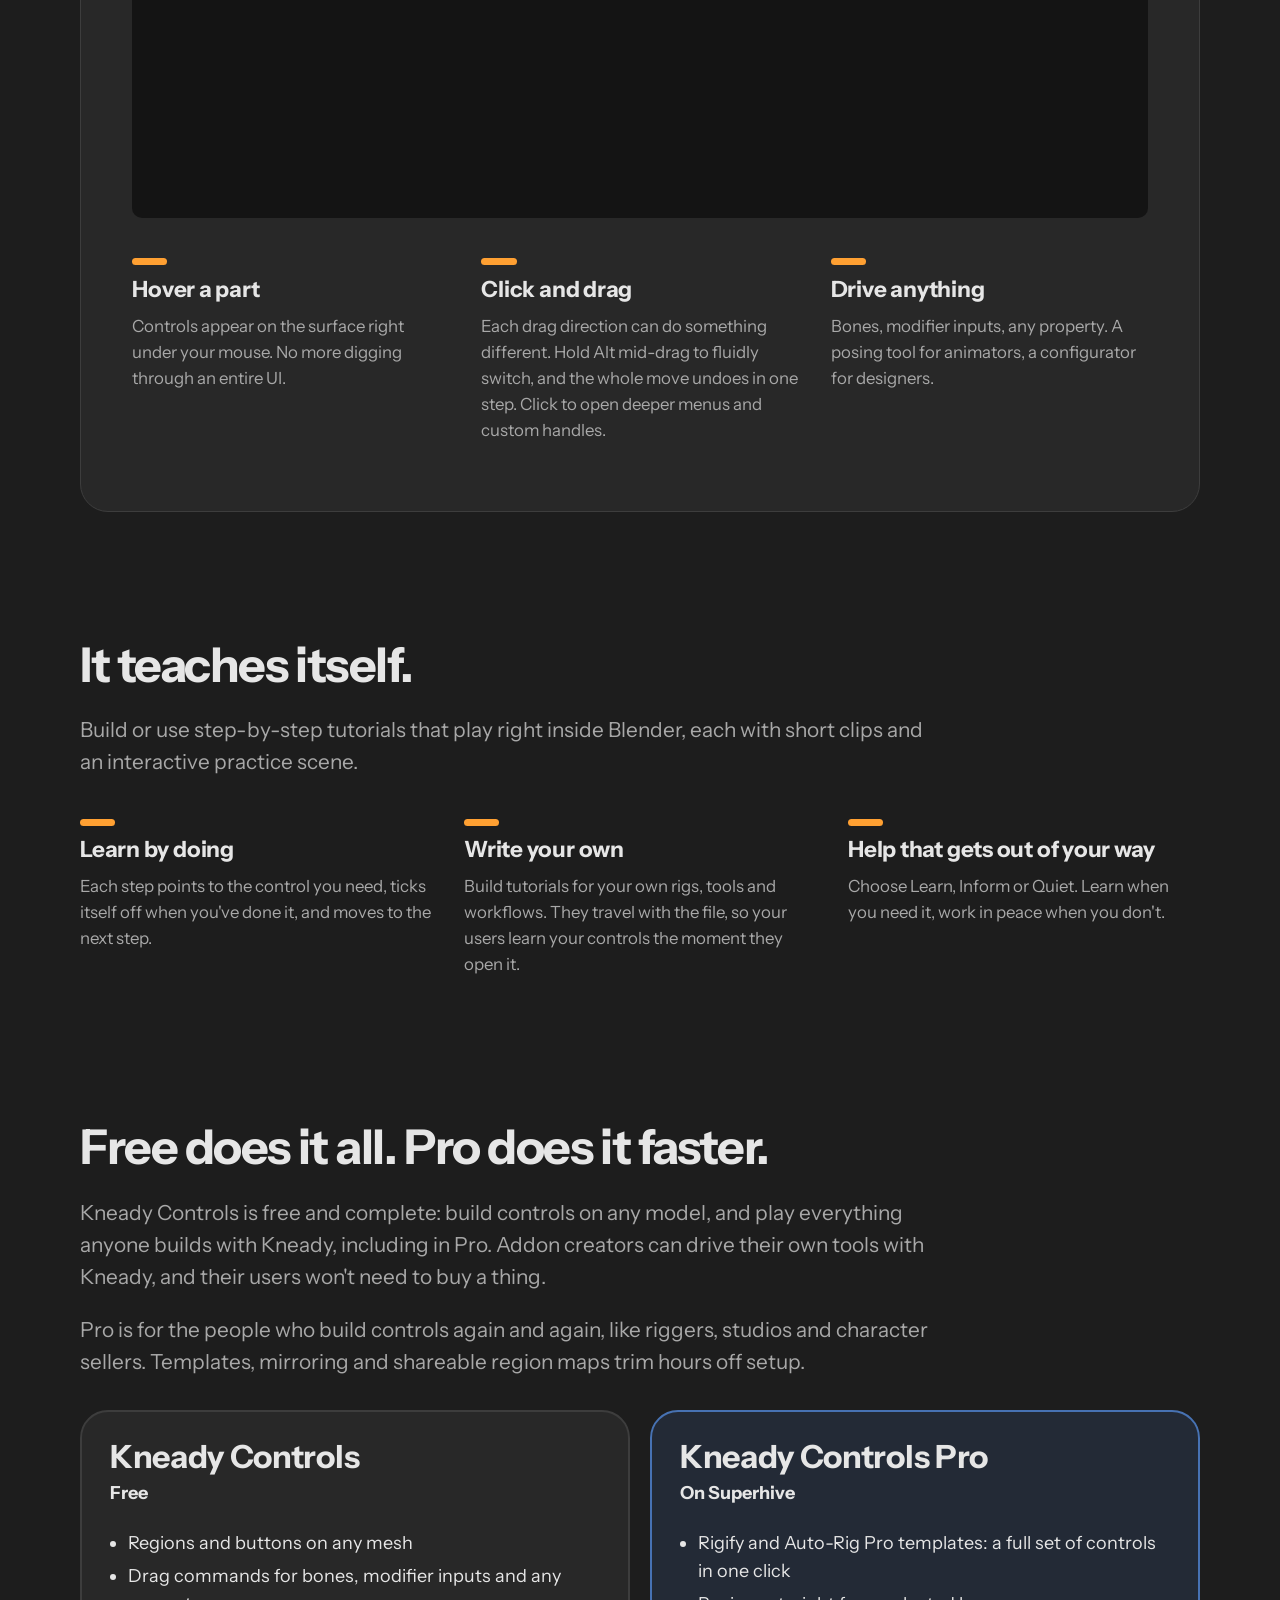
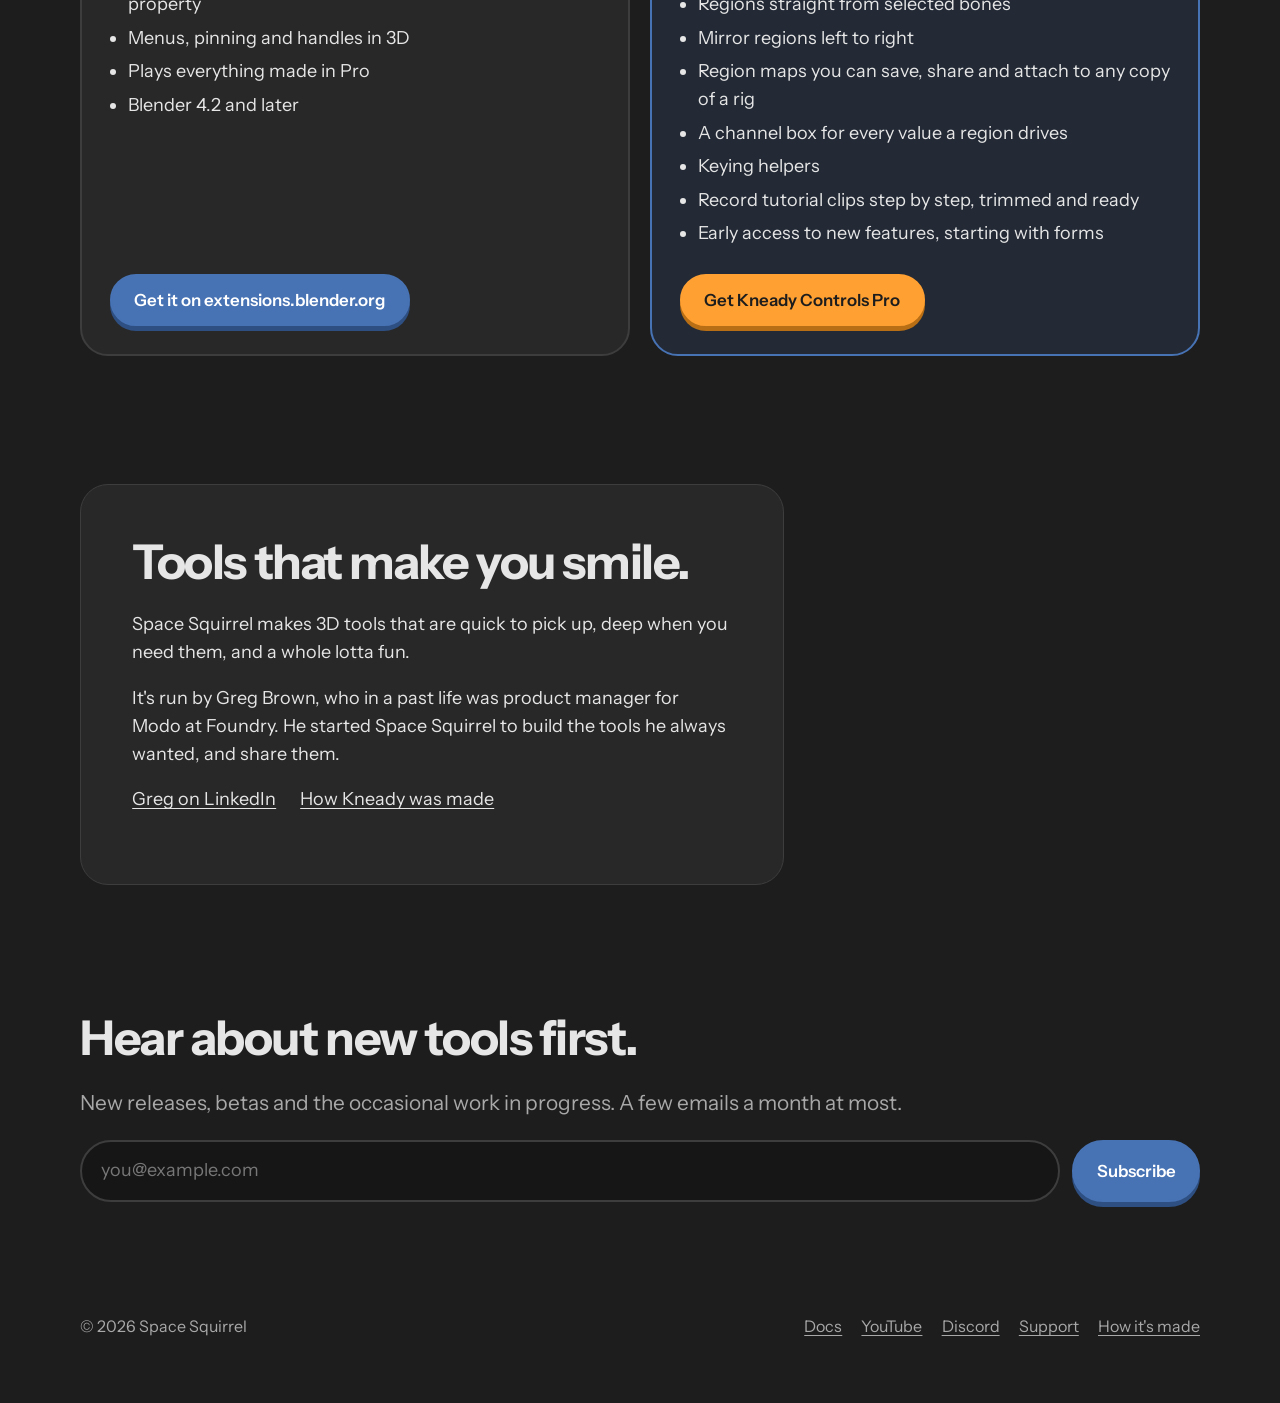
==== commit 0bb4ed59: "Home page truck: on its floor with shadow and reflection, level camera, no blended frames" ====
--- a/index.html
+++ b/index.html
@@ -15,7 +15,7 @@
 <link rel="preconnect" href="https://fonts.googleapis.com">
 <link rel="preconnect" href="https://fonts.gstatic.com" crossorigin>
 <link href="https://fonts.googleapis.com/css2?family=Instrument+Sans:wght@400;500;600;700&display=swap" rel="stylesheet">
-<link rel="stylesheet" href="style.css?v=943610">
+<link rel="stylesheet" href="style.css?v=943611">
 </head>
 <body>
 <div class="wrap">
@@ -41,7 +41,7 @@
         </div>
       </div>
       <div class="truck-stage" data-src="truck/" tabindex="0" role="application" aria-label="Kneady controls to try, on a truck: the arrow keys squash and lean it, Enter opens its menu, then 1 changes its color, 2 switches its lights, 3 opens its door and 4 turns its wheels">
-        <img class="truck-poster" src="truck/poster.webp?v=943610" alt="A red cartoon truck with its headlights on" width="1000" height="800">
+        <img class="truck-poster" src="truck/poster.webp?v=943611" alt="A red cartoon truck with its headlights on" width="1000" height="800">
         <canvas aria-hidden="true"></canvas>
         <svg aria-hidden="true"></svg>
         <span class="stage-hint">Hover over the truck</span>
@@ -163,6 +163,6 @@
     </nav>
   </footer>
 </div>
-<script src="truck.js?v=943610"></script>
+<script src="truck.js?v=943611"></script>
 </body>
 </html>
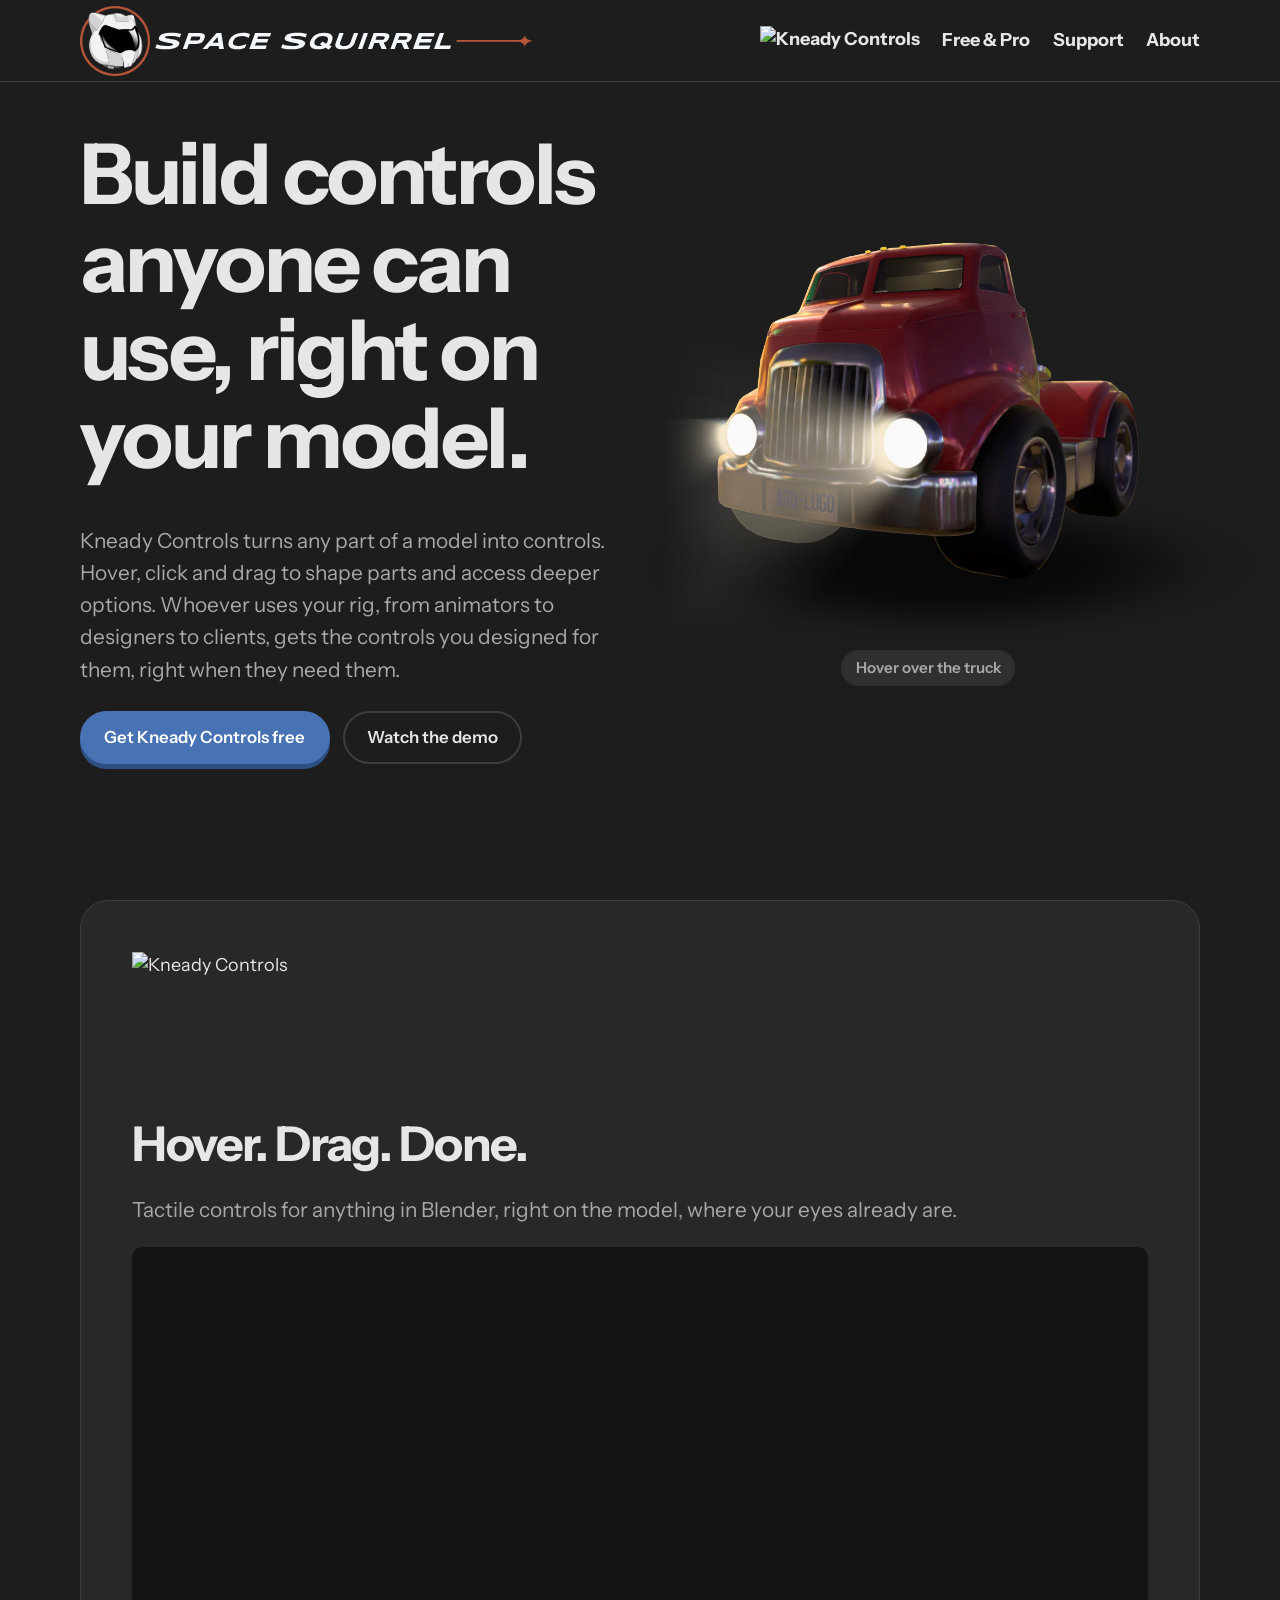
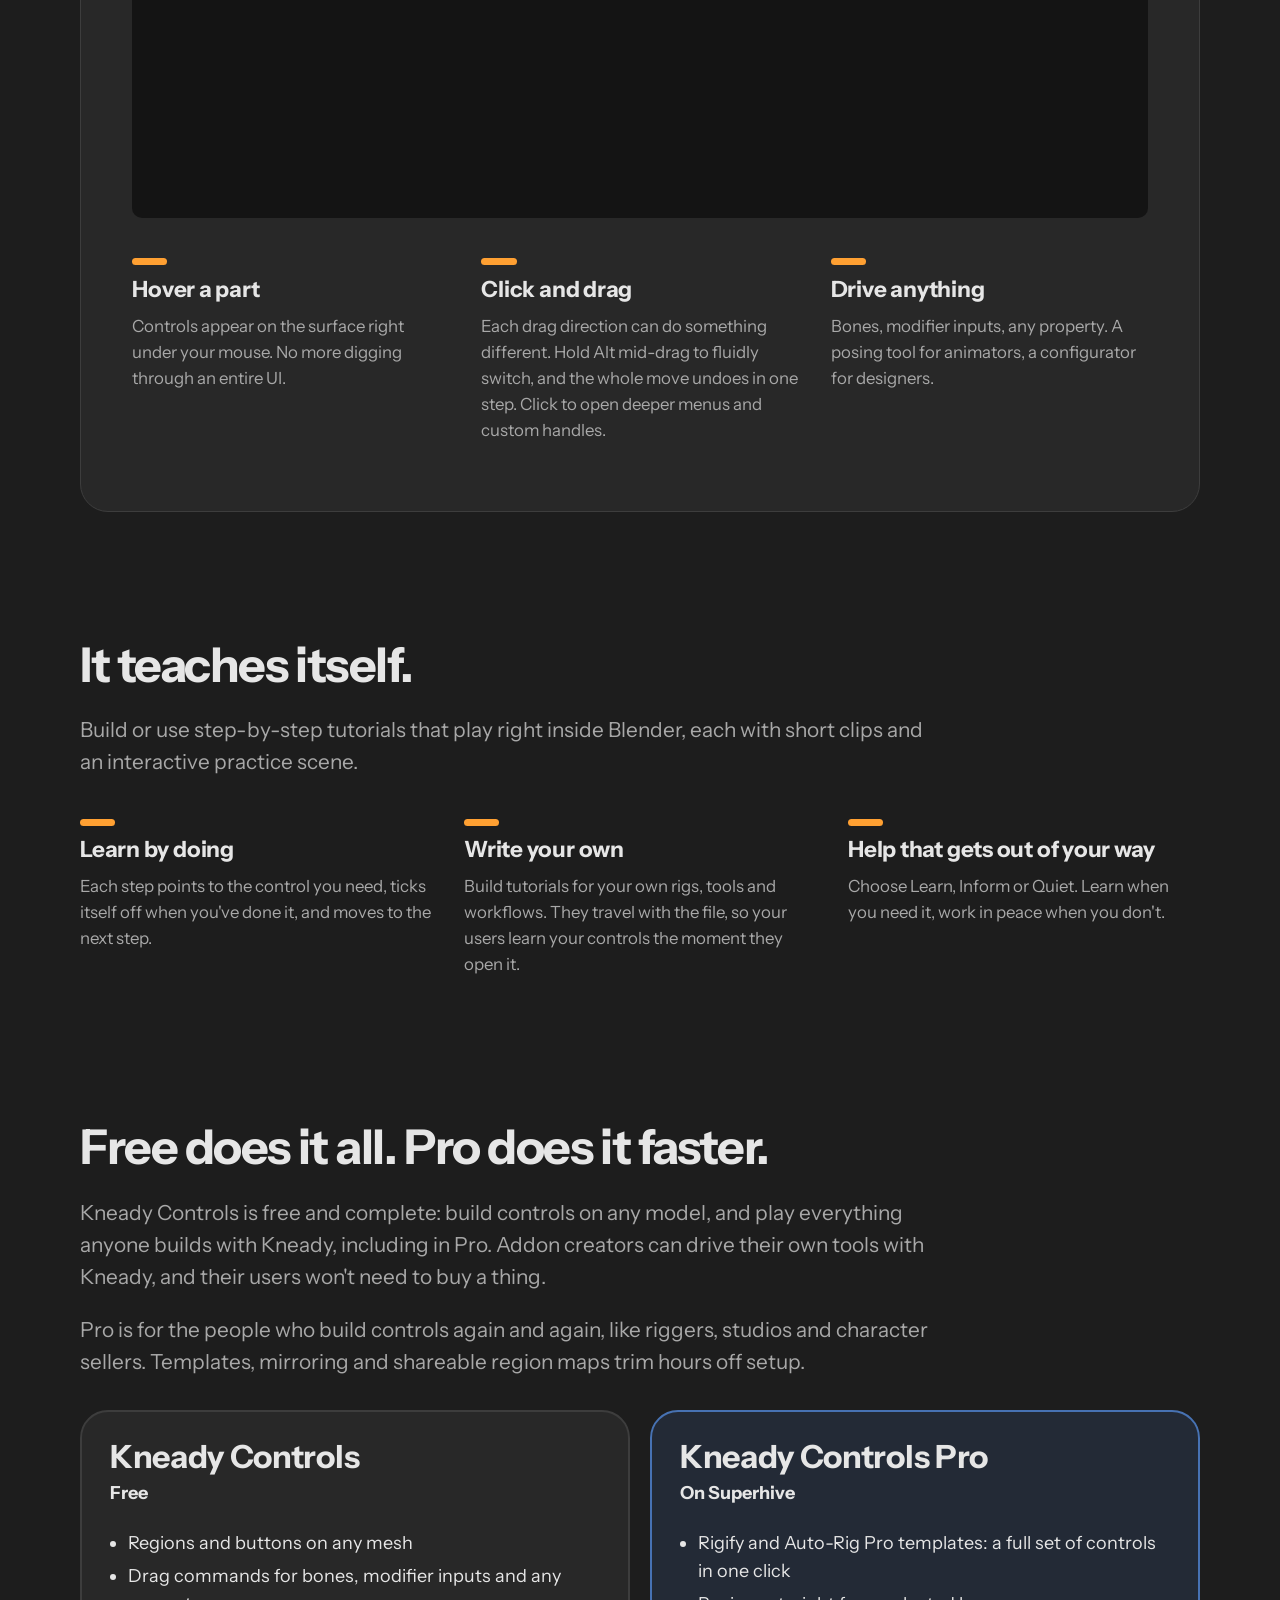
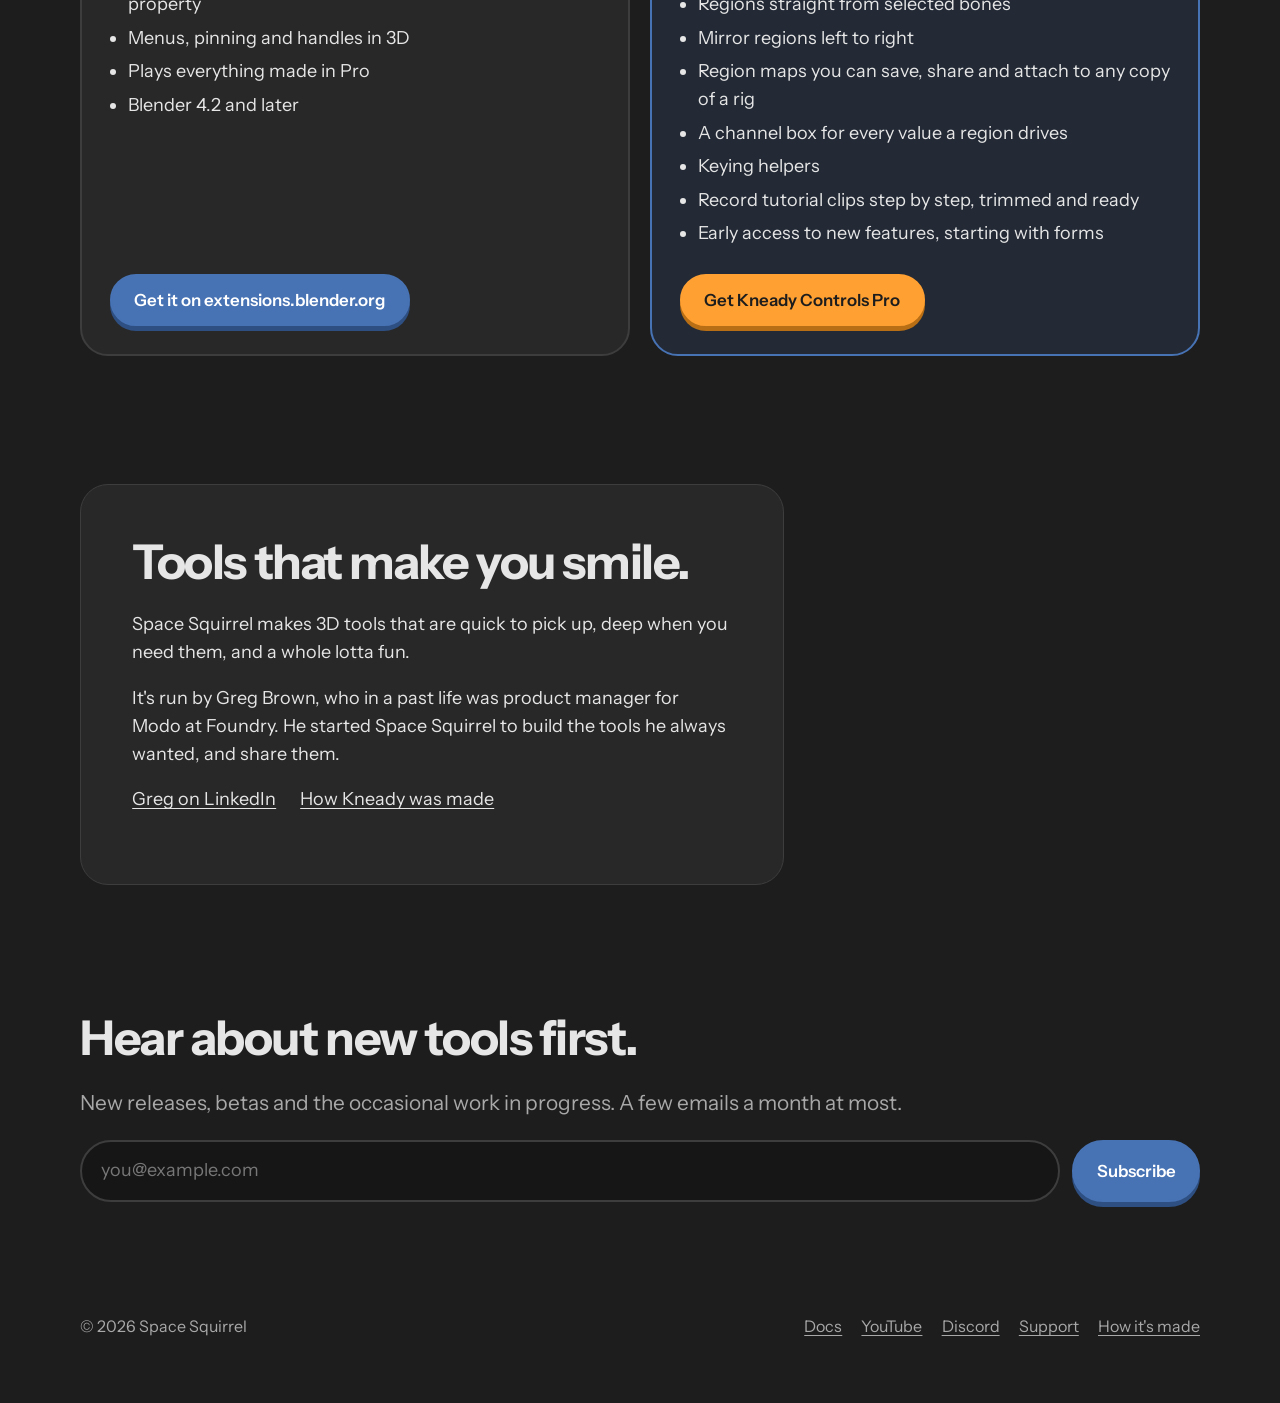
==== commit 035c6f1c: "Home page truck: a dark feathered disk in place of the floor" ====
--- a/index.html
+++ b/index.html
@@ -15,7 +15,7 @@
 <link rel="preconnect" href="https://fonts.googleapis.com">
 <link rel="preconnect" href="https://fonts.gstatic.com" crossorigin>
 <link href="https://fonts.googleapis.com/css2?family=Instrument+Sans:wght@400;500;600;700&display=swap" rel="stylesheet">
-<link rel="stylesheet" href="style.css?v=943611">
+<link rel="stylesheet" href="style.css?v=943612">
 </head>
 <body>
 <div class="wrap">
@@ -41,7 +41,7 @@
         </div>
       </div>
       <div class="truck-stage" data-src="truck/" tabindex="0" role="application" aria-label="Kneady controls to try, on a truck: the arrow keys squash and lean it, Enter opens its menu, then 1 changes its color, 2 switches its lights, 3 opens its door and 4 turns its wheels">
-        <img class="truck-poster" src="truck/poster.webp?v=943611" alt="A red cartoon truck with its headlights on" width="1000" height="800">
+        <img class="truck-poster" src="truck/poster.webp?v=943612" alt="A red cartoon truck with its headlights on" width="1000" height="800">
         <canvas aria-hidden="true"></canvas>
         <svg aria-hidden="true"></svg>
         <span class="stage-hint">Hover over the truck</span>
@@ -163,6 +163,6 @@
     </nav>
   </footer>
 </div>
-<script src="truck.js?v=943611"></script>
+<script src="truck.js?v=943612"></script>
 </body>
 </html>
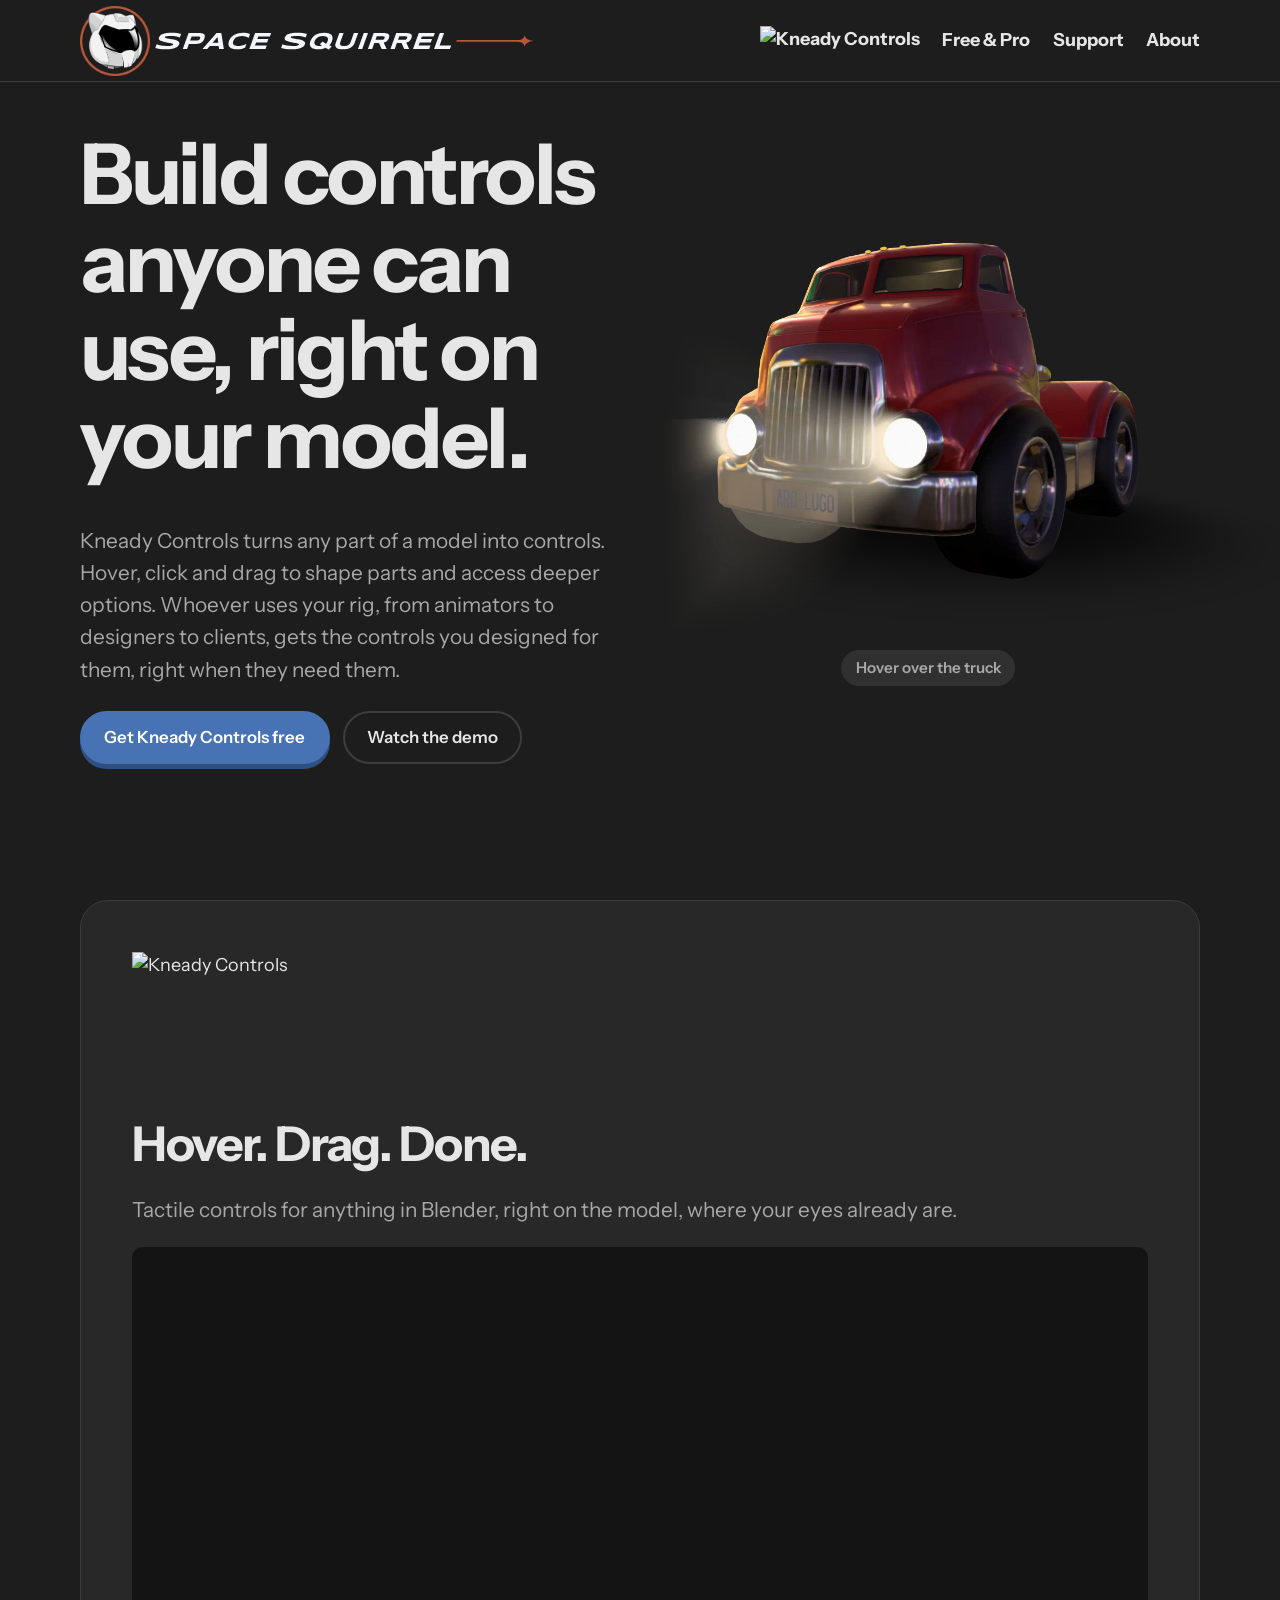
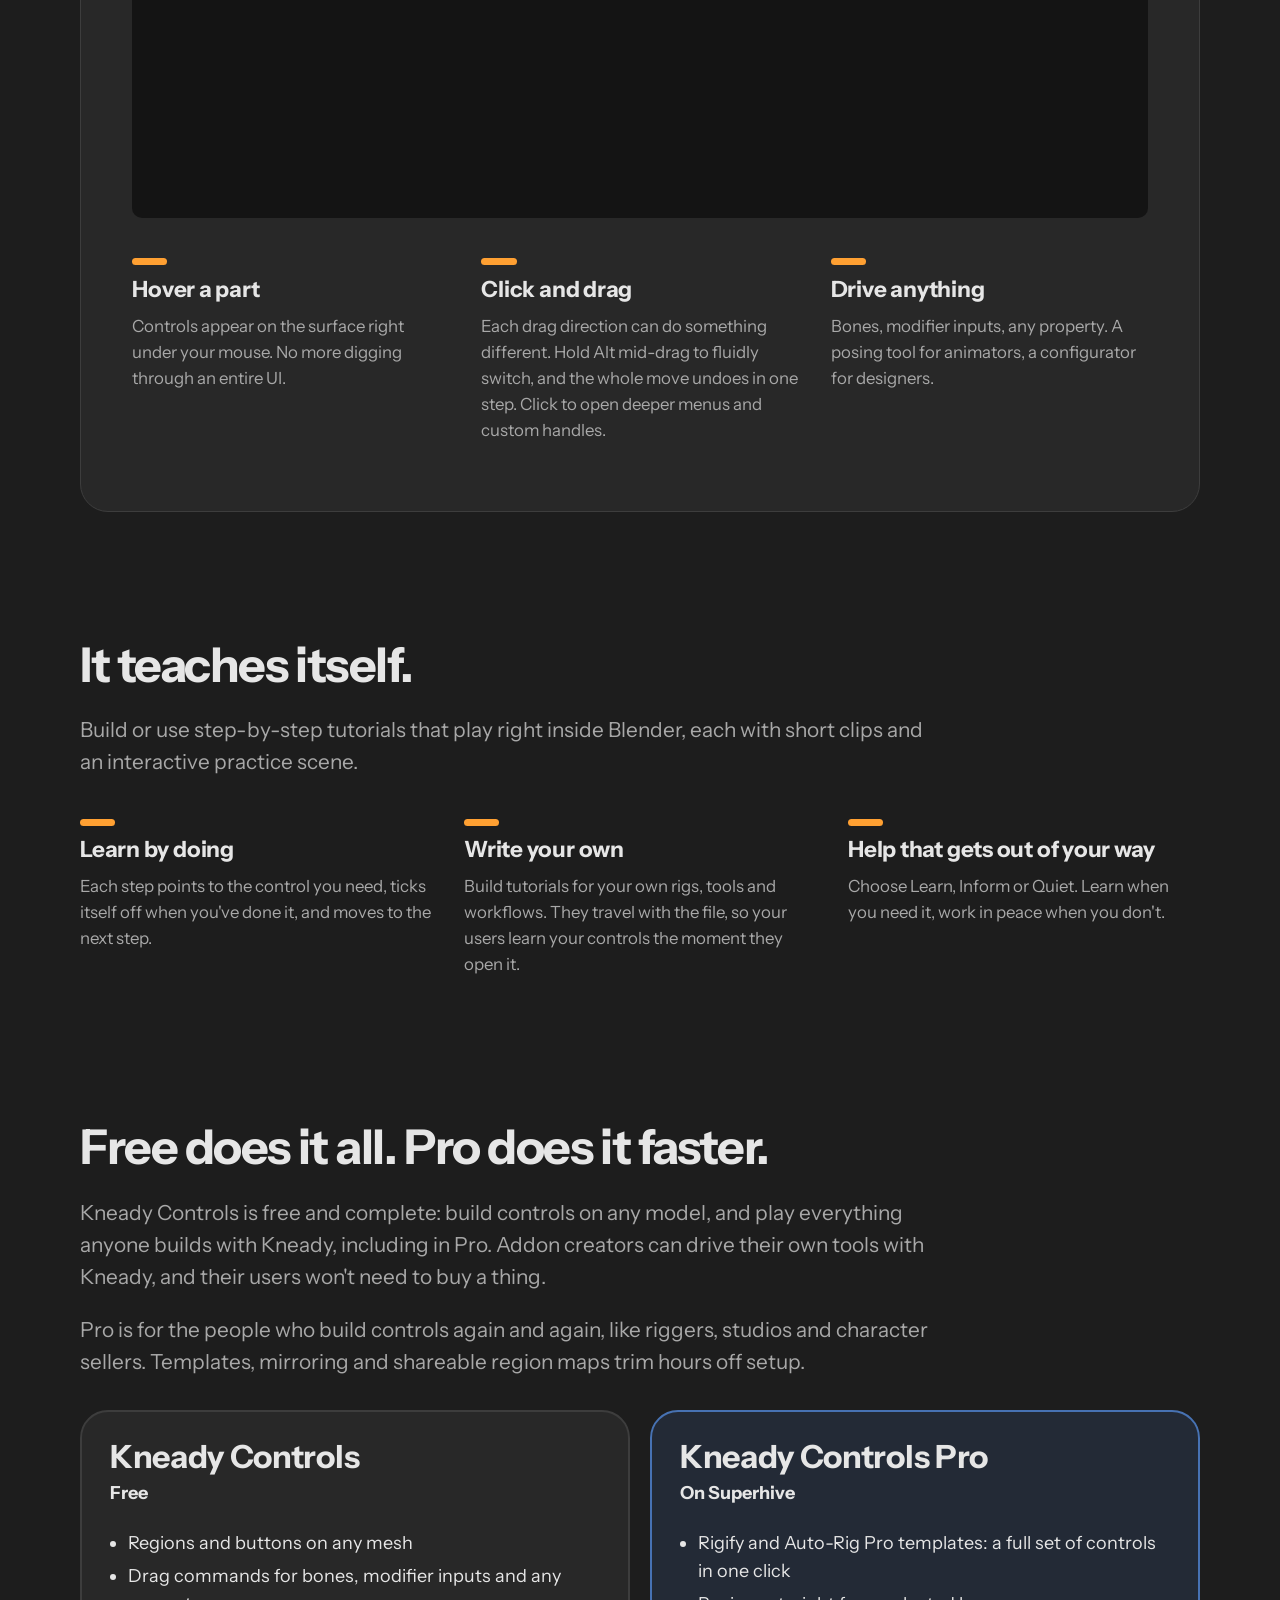
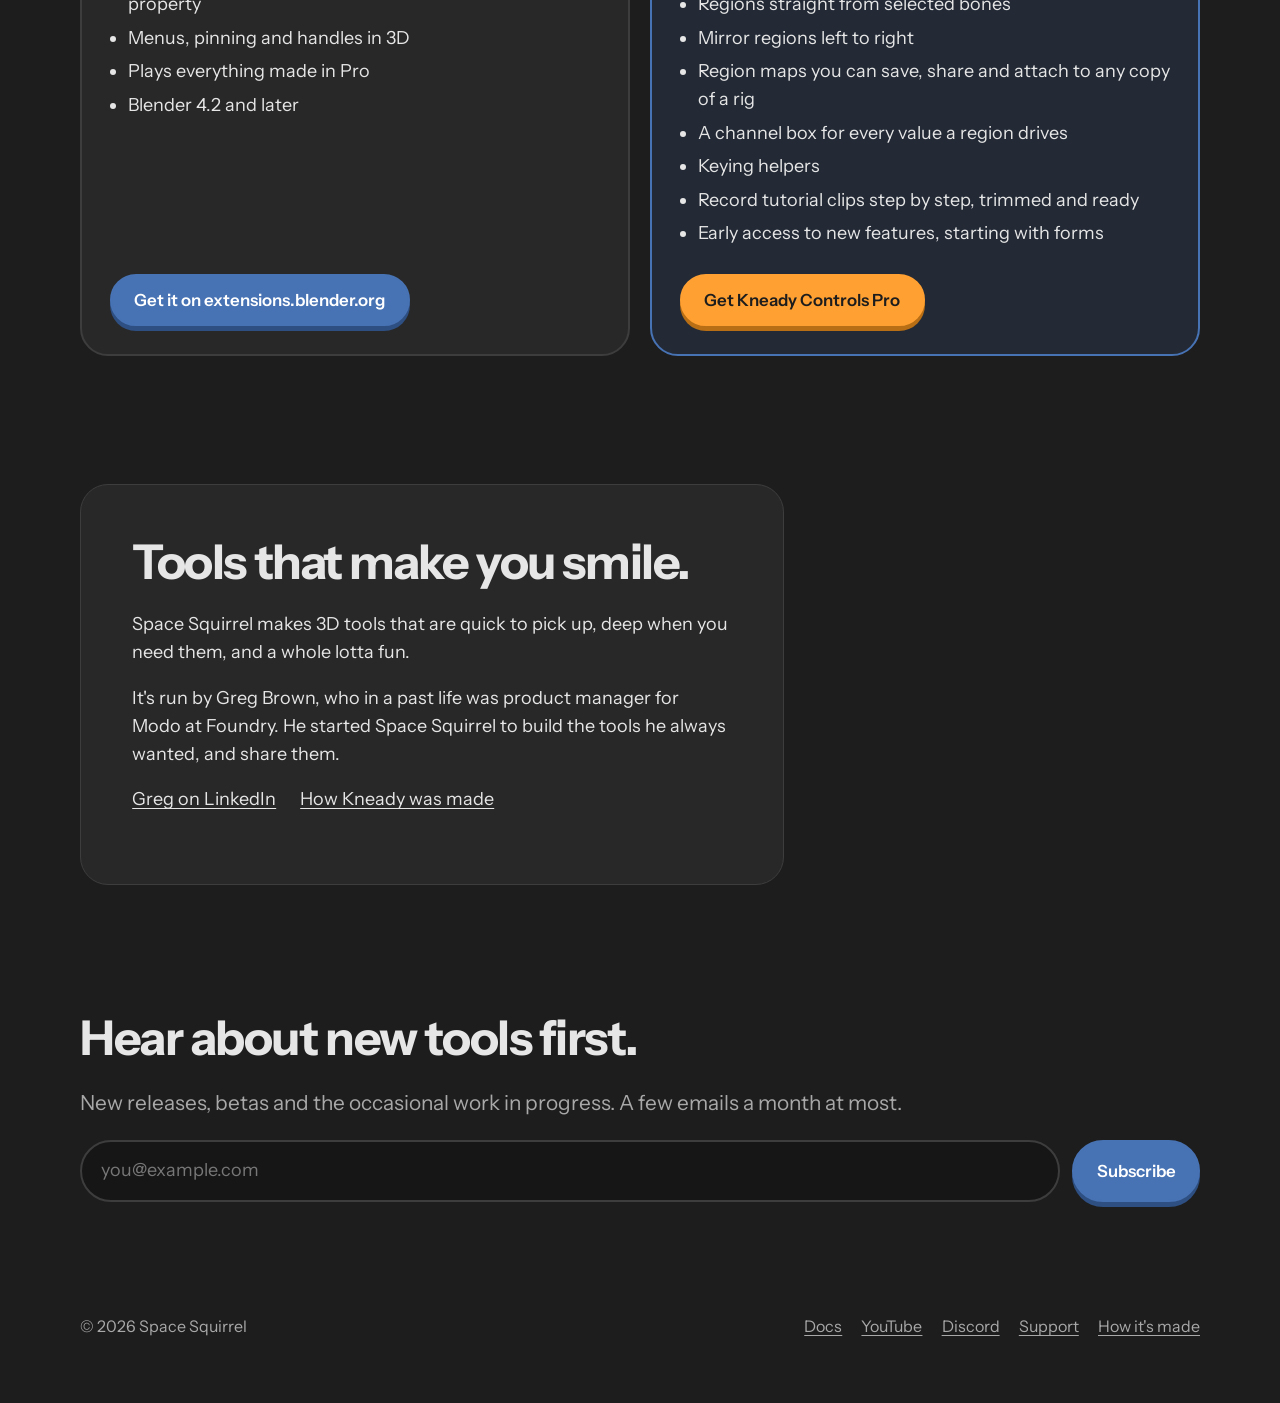
==== commit dd488b9a: "Home page truck: disk under the rear tires, clean tire edges" ====
--- a/index.html
+++ b/index.html
@@ -15,7 +15,7 @@
 <link rel="preconnect" href="https://fonts.googleapis.com">
 <link rel="preconnect" href="https://fonts.gstatic.com" crossorigin>
 <link href="https://fonts.googleapis.com/css2?family=Instrument+Sans:wght@400;500;600;700&display=swap" rel="stylesheet">
-<link rel="stylesheet" href="style.css?v=943612">
+<link rel="stylesheet" href="style.css?v=943613">
 </head>
 <body>
 <div class="wrap">
@@ -41,7 +41,7 @@
         </div>
       </div>
       <div class="truck-stage" data-src="truck/" tabindex="0" role="application" aria-label="Kneady controls to try, on a truck: the arrow keys squash and lean it, Enter opens its menu, then 1 changes its color, 2 switches its lights, 3 opens its door and 4 turns its wheels">
-        <img class="truck-poster" src="truck/poster.webp?v=943612" alt="A red cartoon truck with its headlights on" width="1000" height="800">
+        <img class="truck-poster" src="truck/poster.webp?v=943613" alt="A red cartoon truck with its headlights on" width="1000" height="800">
         <canvas aria-hidden="true"></canvas>
         <svg aria-hidden="true"></svg>
         <span class="stage-hint">Hover over the truck</span>
@@ -163,6 +163,6 @@
     </nav>
   </footer>
 </div>
-<script src="truck.js?v=943612"></script>
+<script src="truck.js?v=943613"></script>
 </body>
 </html>
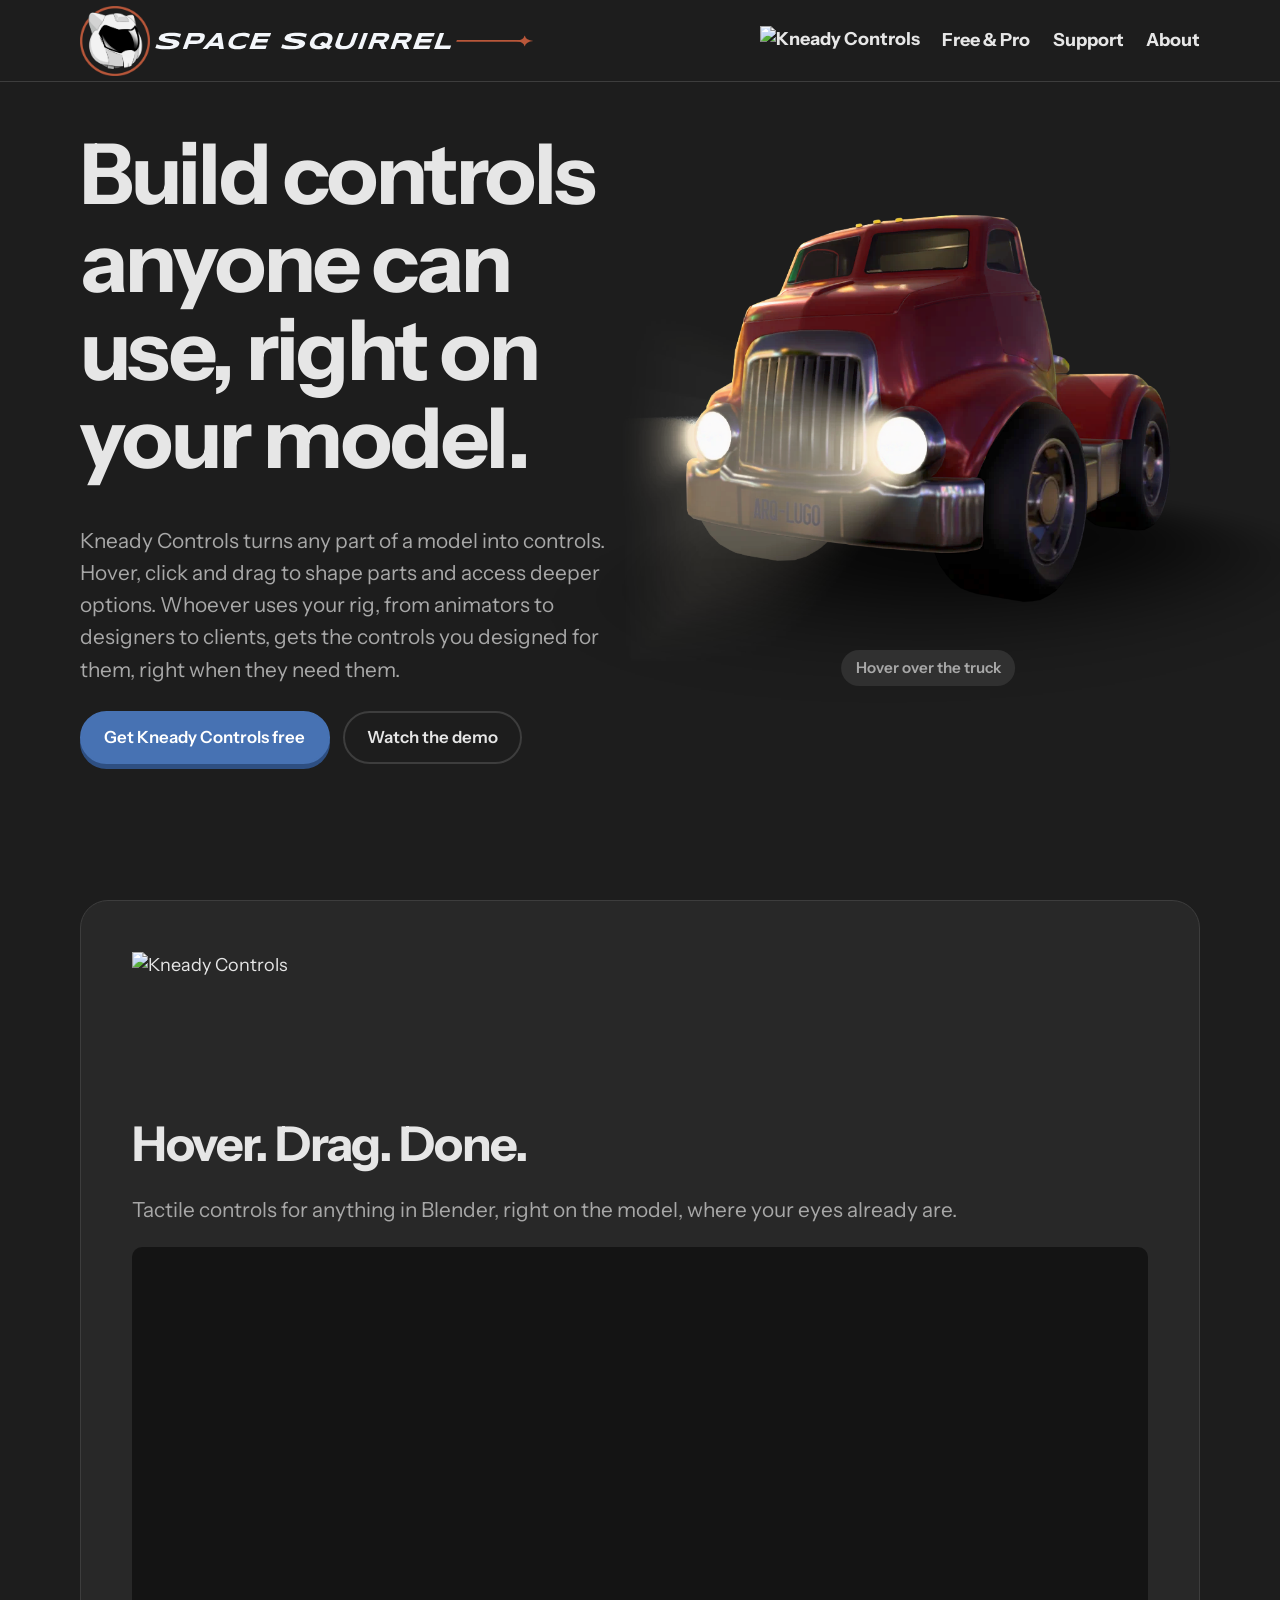
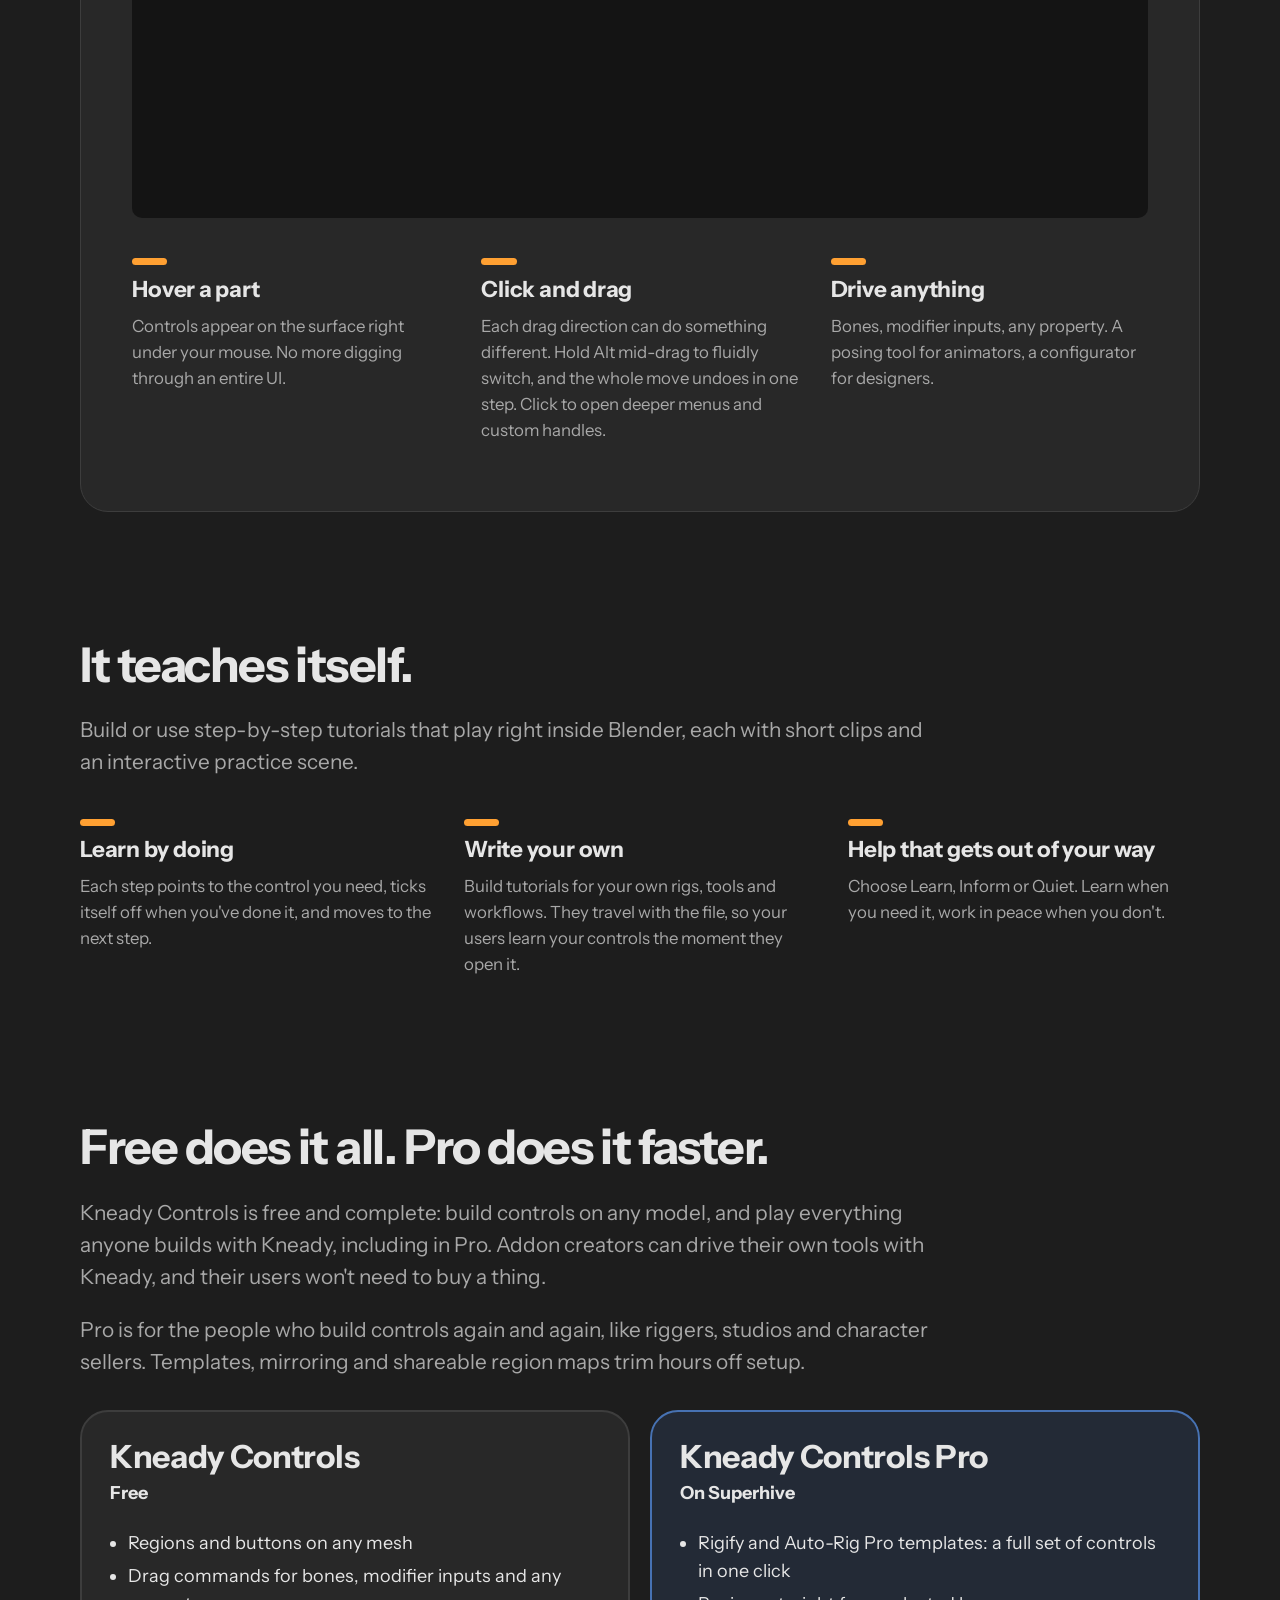
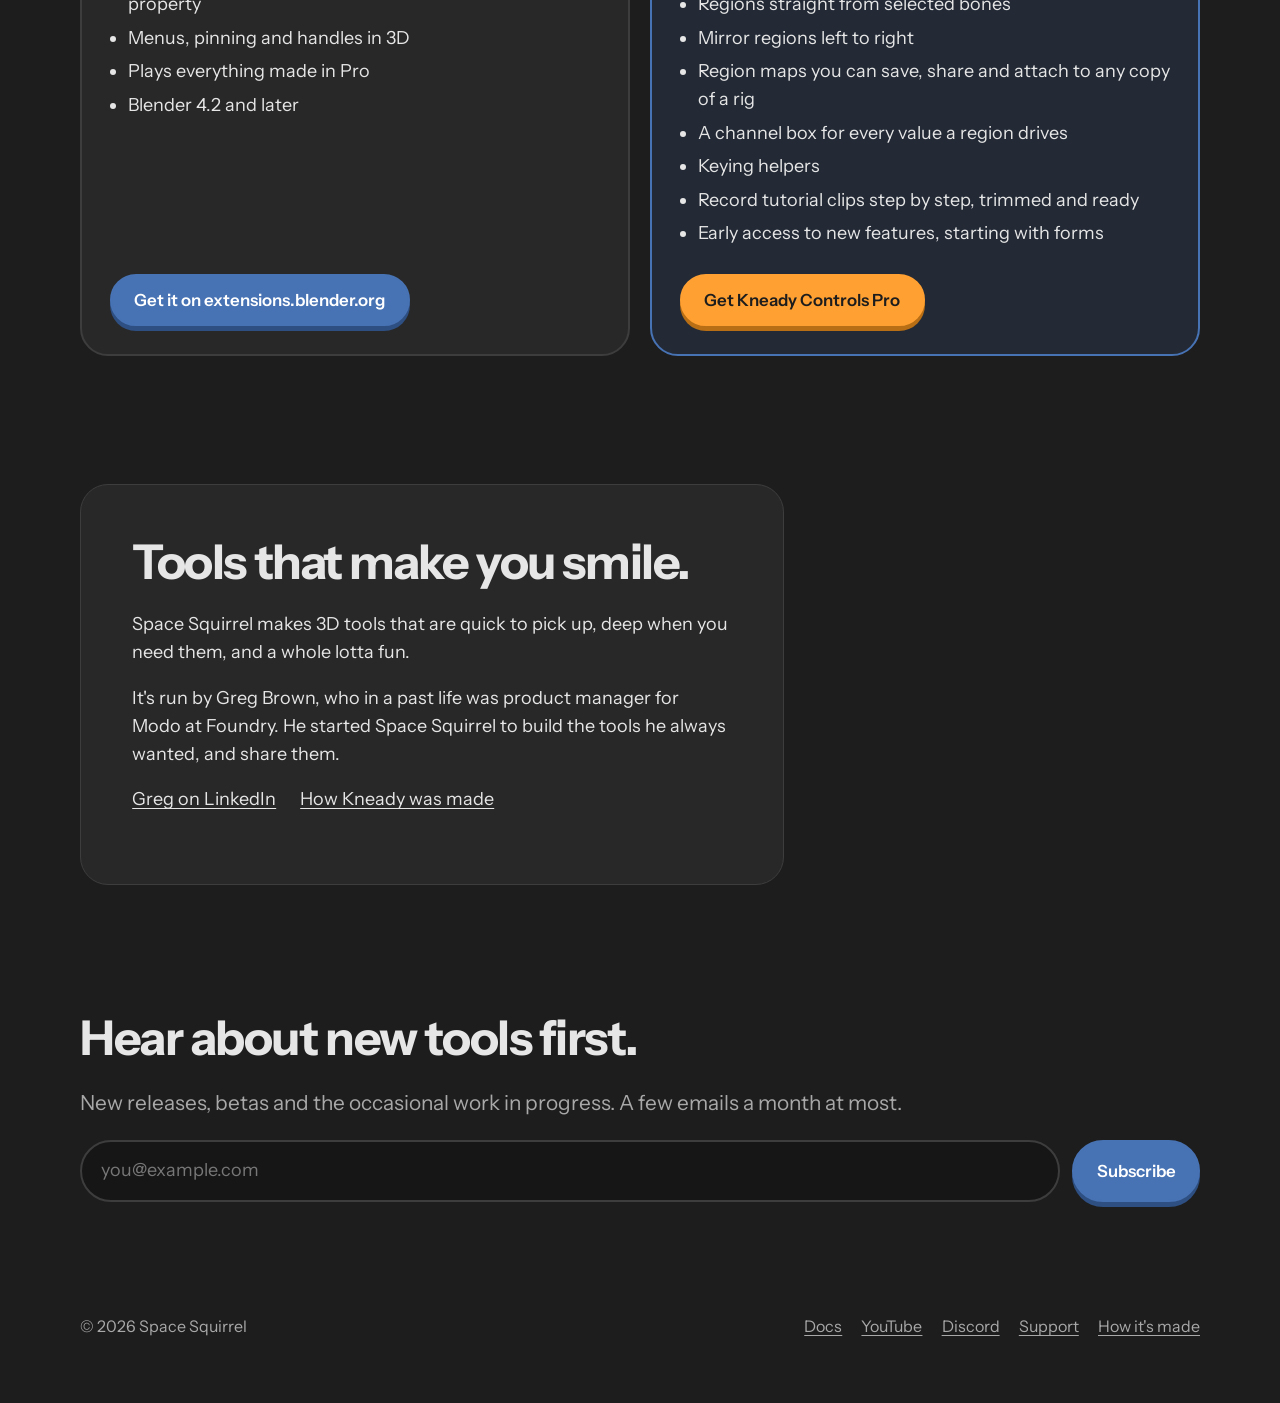
==== commit 58746039: "Home page truck: disk under the front wheels, truck 15% larger" ====
--- a/index.html
+++ b/index.html
@@ -15,7 +15,7 @@
 <link rel="preconnect" href="https://fonts.googleapis.com">
 <link rel="preconnect" href="https://fonts.gstatic.com" crossorigin>
 <link href="https://fonts.googleapis.com/css2?family=Instrument+Sans:wght@400;500;600;700&display=swap" rel="stylesheet">
-<link rel="stylesheet" href="style.css?v=943613">
+<link rel="stylesheet" href="style.css?v=943614">
 </head>
 <body>
 <div class="wrap">
@@ -41,7 +41,7 @@
         </div>
       </div>
       <div class="truck-stage" data-src="truck/" tabindex="0" role="application" aria-label="Kneady controls to try, on a truck: the arrow keys squash and lean it, Enter opens its menu, then 1 changes its color, 2 switches its lights, 3 opens its door and 4 turns its wheels">
-        <img class="truck-poster" src="truck/poster.webp?v=943613" alt="A red cartoon truck with its headlights on" width="1000" height="800">
+        <img class="truck-poster" src="truck/poster.webp?v=943614" alt="A red cartoon truck with its headlights on" width="1000" height="800">
         <canvas aria-hidden="true"></canvas>
         <svg aria-hidden="true"></svg>
         <span class="stage-hint">Hover over the truck</span>
@@ -163,6 +163,6 @@
     </nav>
   </footer>
 </div>
-<script src="truck.js?v=943613"></script>
+<script src="truck.js?v=943614"></script>
 </body>
 </html>
--- a/style.css
+++ b/style.css
@@ -85,9 +85,12 @@
 /* the truck (truck.js): a poster until the layers are in, then the canvas, its Kneady buttons over it.
    The canvas and buttons reach 20% past the stage all round (truck.js PAD), so a stretched or leaning
    truck isn't cut off; they take no clicks there, so the text beside them stays clickable. */
-.truck-stage{position:relative;aspect-ratio:5/4;width:100%;justify-self:center;touch-action:none;margin-bottom:2.6rem}
-.truck-stage canvas,.truck-stage svg{position:absolute;left:-20%;top:-20%;width:140%;height:140%;pointer-events:none}
-.truck-poster{position:absolute;inset:0;width:100%;height:100%}
+/* --truck-zoom: how large the truck and its disk are drawn in their space on the page, about its
+   middle (1 fills the space as rendered); the page's layout stays as it is. The canvas reaches 20%
+   past the space on every side, for the headlights' beams and the disk */
+.truck-stage{--truck-zoom:1.15;position:relative;aspect-ratio:5/4;width:100%;justify-self:center;touch-action:none;margin-bottom:2.6rem}
+.truck-stage canvas,.truck-stage svg{position:absolute;left:calc(50% - 70% * var(--truck-zoom));top:calc(50% - 70% * var(--truck-zoom));width:calc(140% * var(--truck-zoom));height:calc(140% * var(--truck-zoom));pointer-events:none}
+.truck-poster{position:absolute;left:calc(50% - 50% * var(--truck-zoom));top:calc(50% - 50% * var(--truck-zoom));width:calc(100% * var(--truck-zoom));height:calc(100% * var(--truck-zoom))}
 .truck-stage canvas{opacity:0}
 .truck-stage.is-ready canvas{opacity:1}
 .truck-stage.is-ready .truck-poster{visibility:hidden}
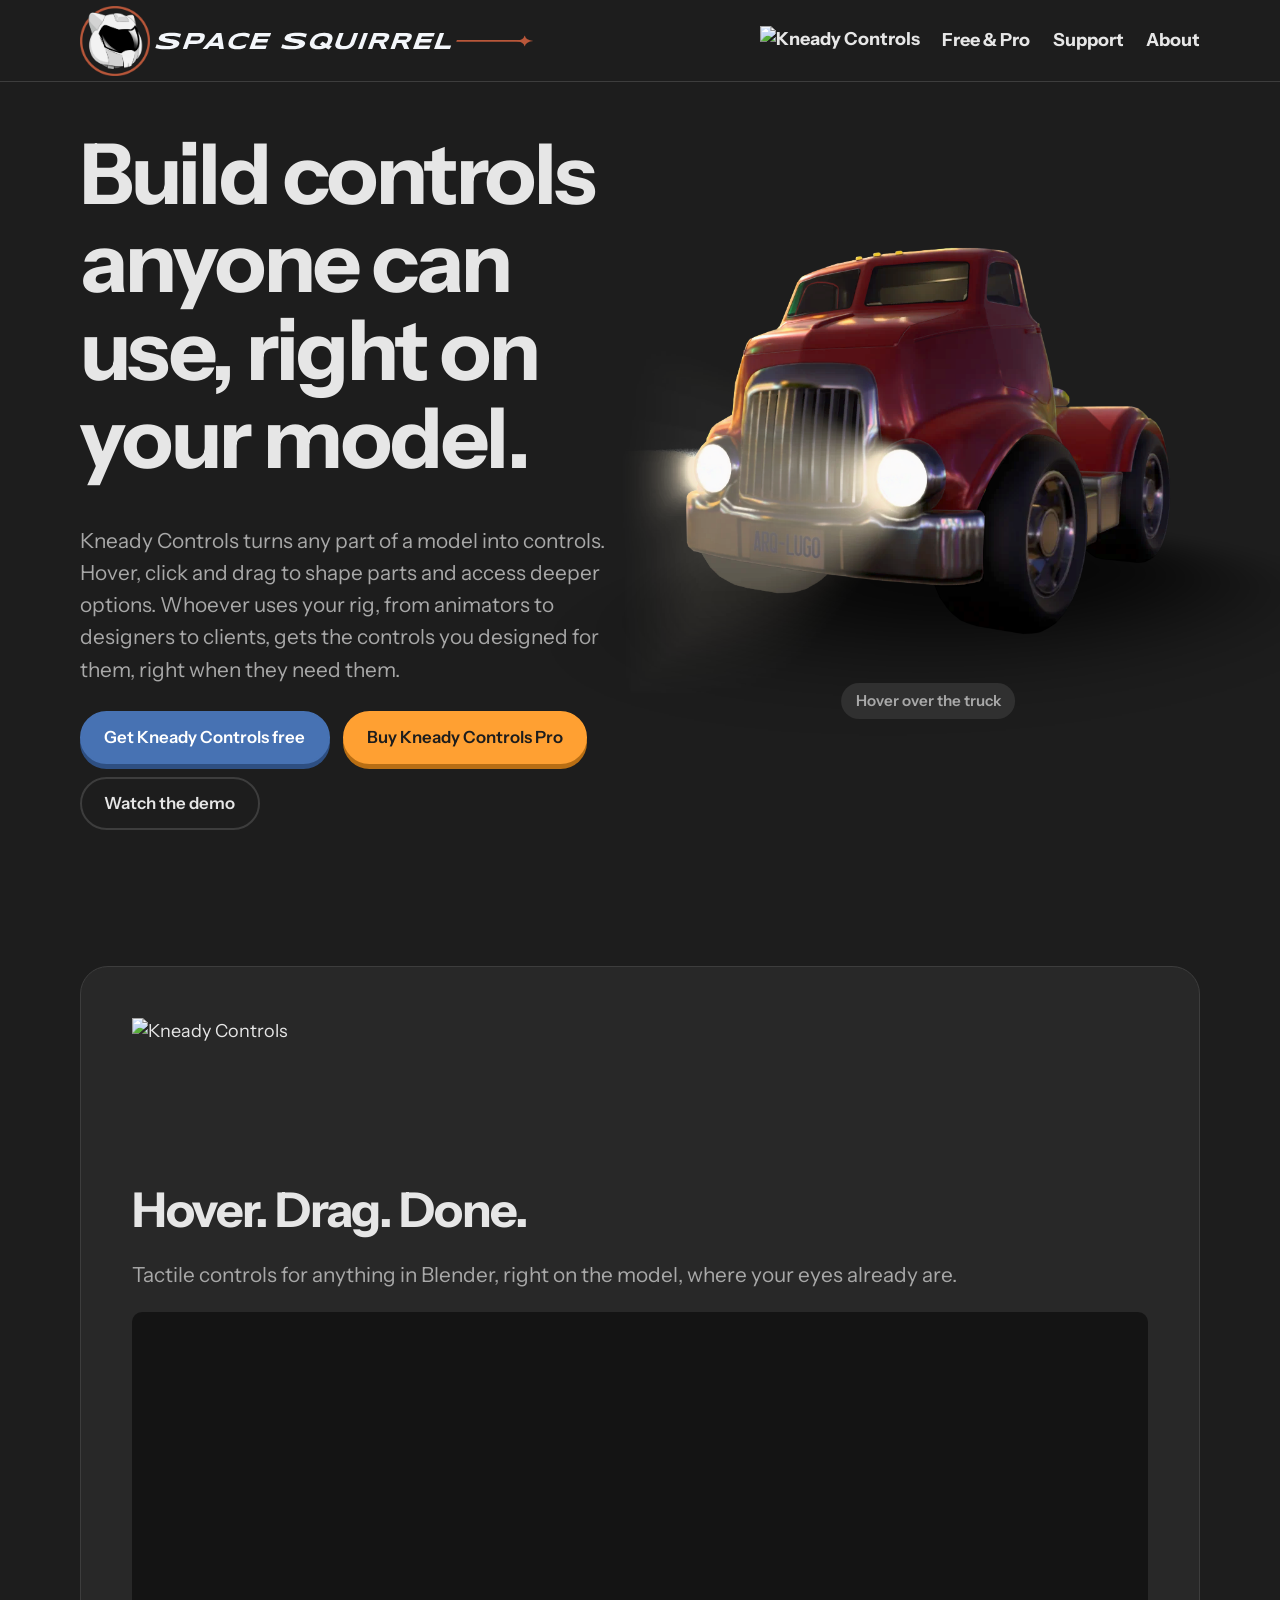
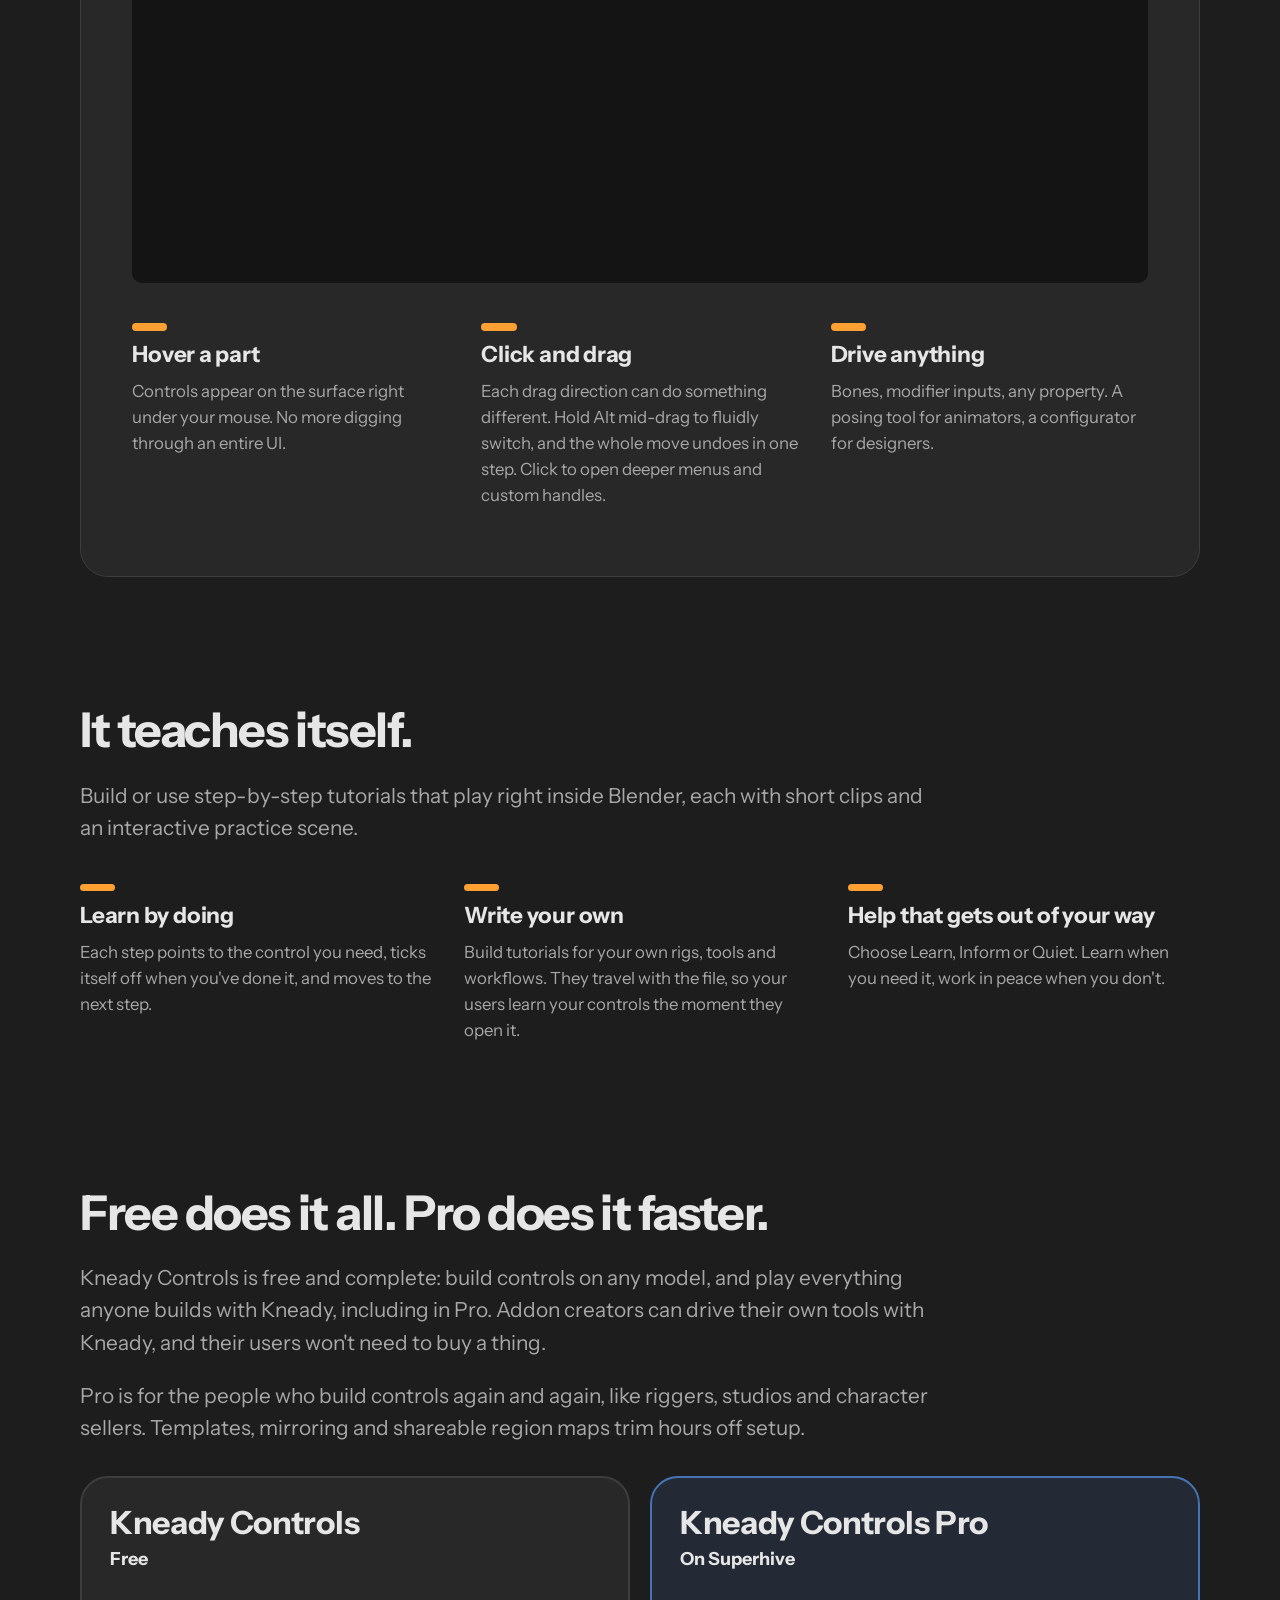
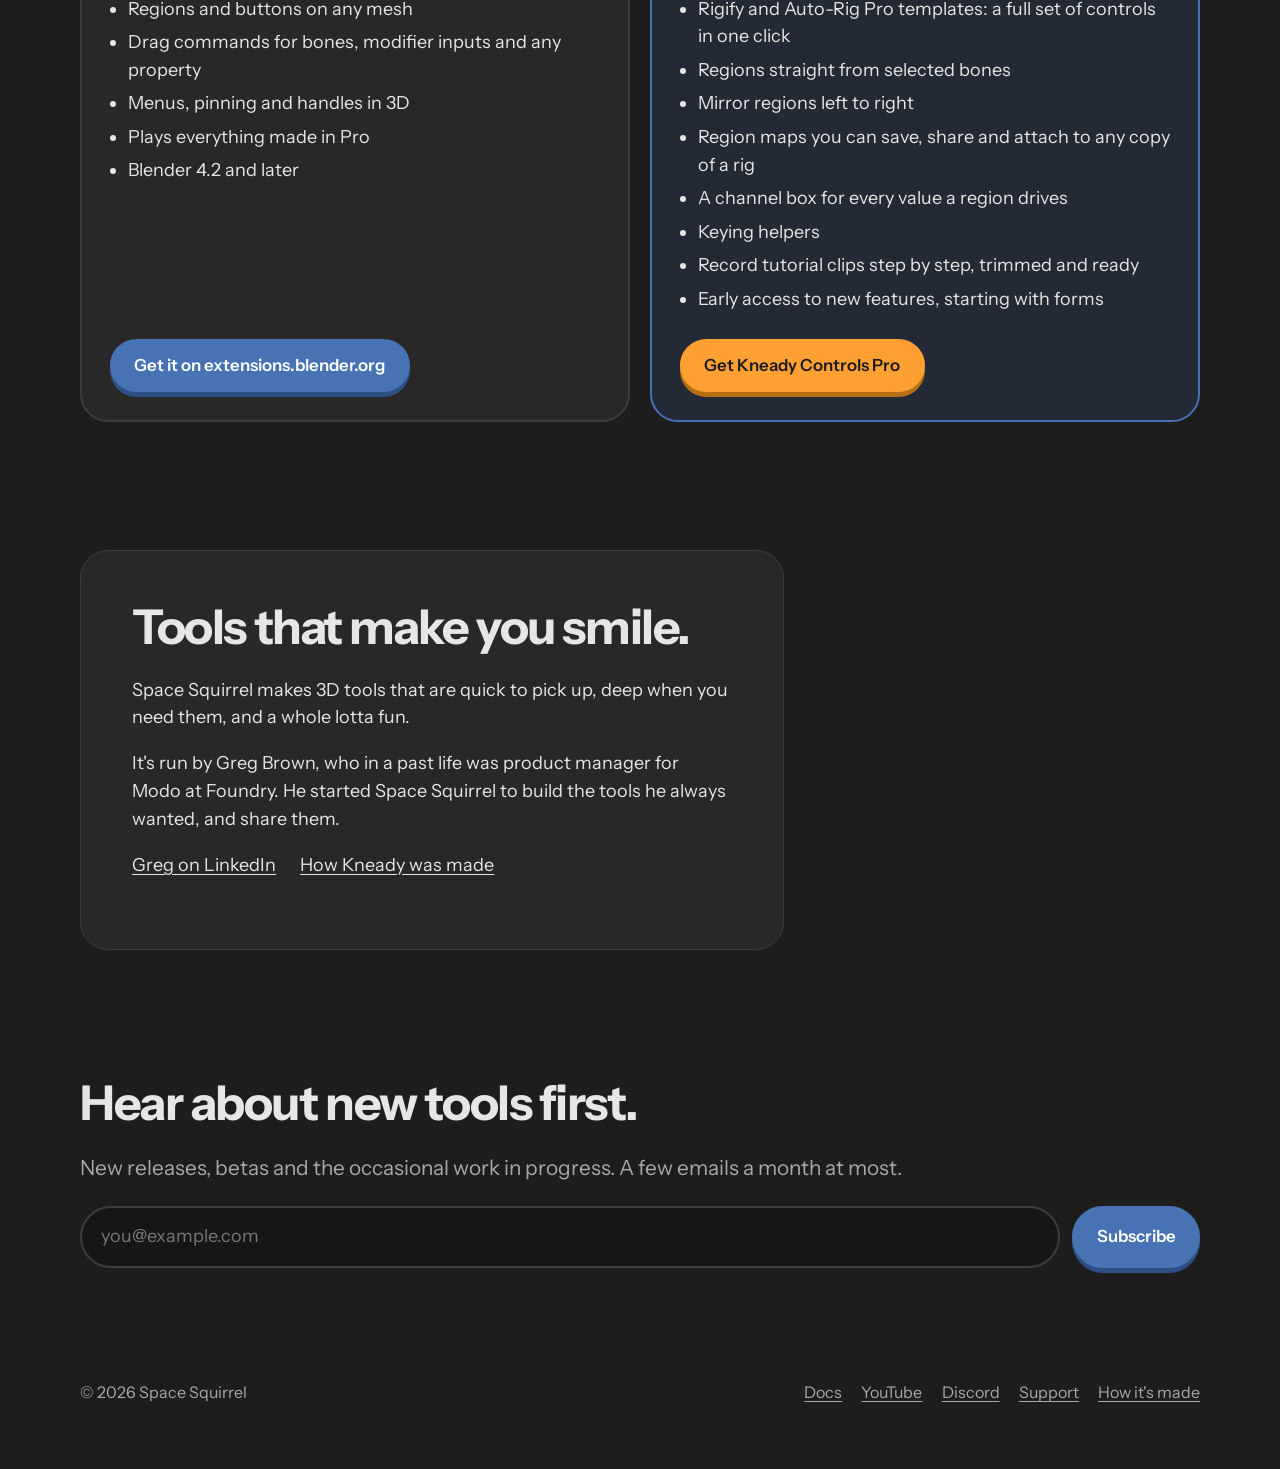
==== commit e53a2631: "Site edits" ====
--- a/index.html
+++ b/index.html
@@ -15,7 +15,7 @@
 <link rel="preconnect" href="https://fonts.googleapis.com">
 <link rel="preconnect" href="https://fonts.gstatic.com" crossorigin>
 <link href="https://fonts.googleapis.com/css2?family=Instrument+Sans:wght@400;500;600;700&display=swap" rel="stylesheet">
-<link rel="stylesheet" href="style.css?v=943614">
+<link rel="stylesheet" href="style.css?v=943615">
 </head>
 <body>
 <div class="wrap">
@@ -37,11 +37,13 @@
         <div class="actions">
           <!-- TODO: link to the Kneady page on extensions.blender.org -->
           <a class="btn btn-main" href="#pricing">Get Kneady Controls free</a>
+          <!-- TODO: link to the Kneady Pro listing on Superhive (until then, the Pro tier below) -->
+          <a class="btn btn-pro" href="#pricing">Buy Kneady Controls Pro</a>
           <a class="btn btn-quiet" href="#kneady">Watch the demo</a>
         </div>
       </div>
       <div class="truck-stage" data-src="truck/" tabindex="0" role="application" aria-label="Kneady controls to try, on a truck: the arrow keys squash and lean it, Enter opens its menu, then 1 changes its color, 2 switches its lights, 3 opens its door and 4 turns its wheels">
-        <img class="truck-poster" src="truck/poster.webp?v=943614" alt="A red cartoon truck with its headlights on" width="1000" height="800">
+        <img class="truck-poster" src="truck/poster.webp?v=943615" alt="A red cartoon truck with its headlights on" width="1000" height="800">
         <canvas aria-hidden="true"></canvas>
         <svg aria-hidden="true"></svg>
         <span class="stage-hint">Hover over the truck</span>
@@ -163,6 +165,6 @@
     </nav>
   </footer>
 </div>
-<script src="truck.js?v=943614"></script>
+<script src="truck.js?v=943615"></script>
 </body>
 </html>
--- a/style.css
+++ b/style.css
@@ -75,9 +75,11 @@
 .btn{display:inline-block;font:600 1.05rem/1 var(--body);padding:1rem 1.4rem;border-radius:999px;text-decoration:none;border:2px solid var(--line)}
 .btn-main{background:var(--clay);color:#fff;border-color:var(--clay);box-shadow:0 5px 0 var(--clay-dark)}
 .btn-main:hover{color:#fff;transform:translateY(2px);box-shadow:0 3px 0 var(--clay-dark)}
+.btn-pro{background:var(--acorn);color:#1D1D1D;border-color:var(--acorn);box-shadow:0 5px 0 #B86E14}
+.btn-pro:hover{color:#1D1D1D;transform:translateY(2px);box-shadow:0 3px 0 #B86E14}
 .btn-quiet{color:var(--ink);background:transparent}
 .btn-quiet:hover{background:var(--raised);border-color:#555}
-@media (prefers-reduced-motion:reduce){.btn-main:hover{transform:none}}
+@media (prefers-reduced-motion:reduce){.btn-main:hover,.btn-pro:hover{transform:none}}
 
 /* hero */
 .hero{display:grid;grid-template-columns:minmax(0,1fr) minmax(0,1fr);align-items:center;gap:2rem;padding:3rem 0 4.5rem}
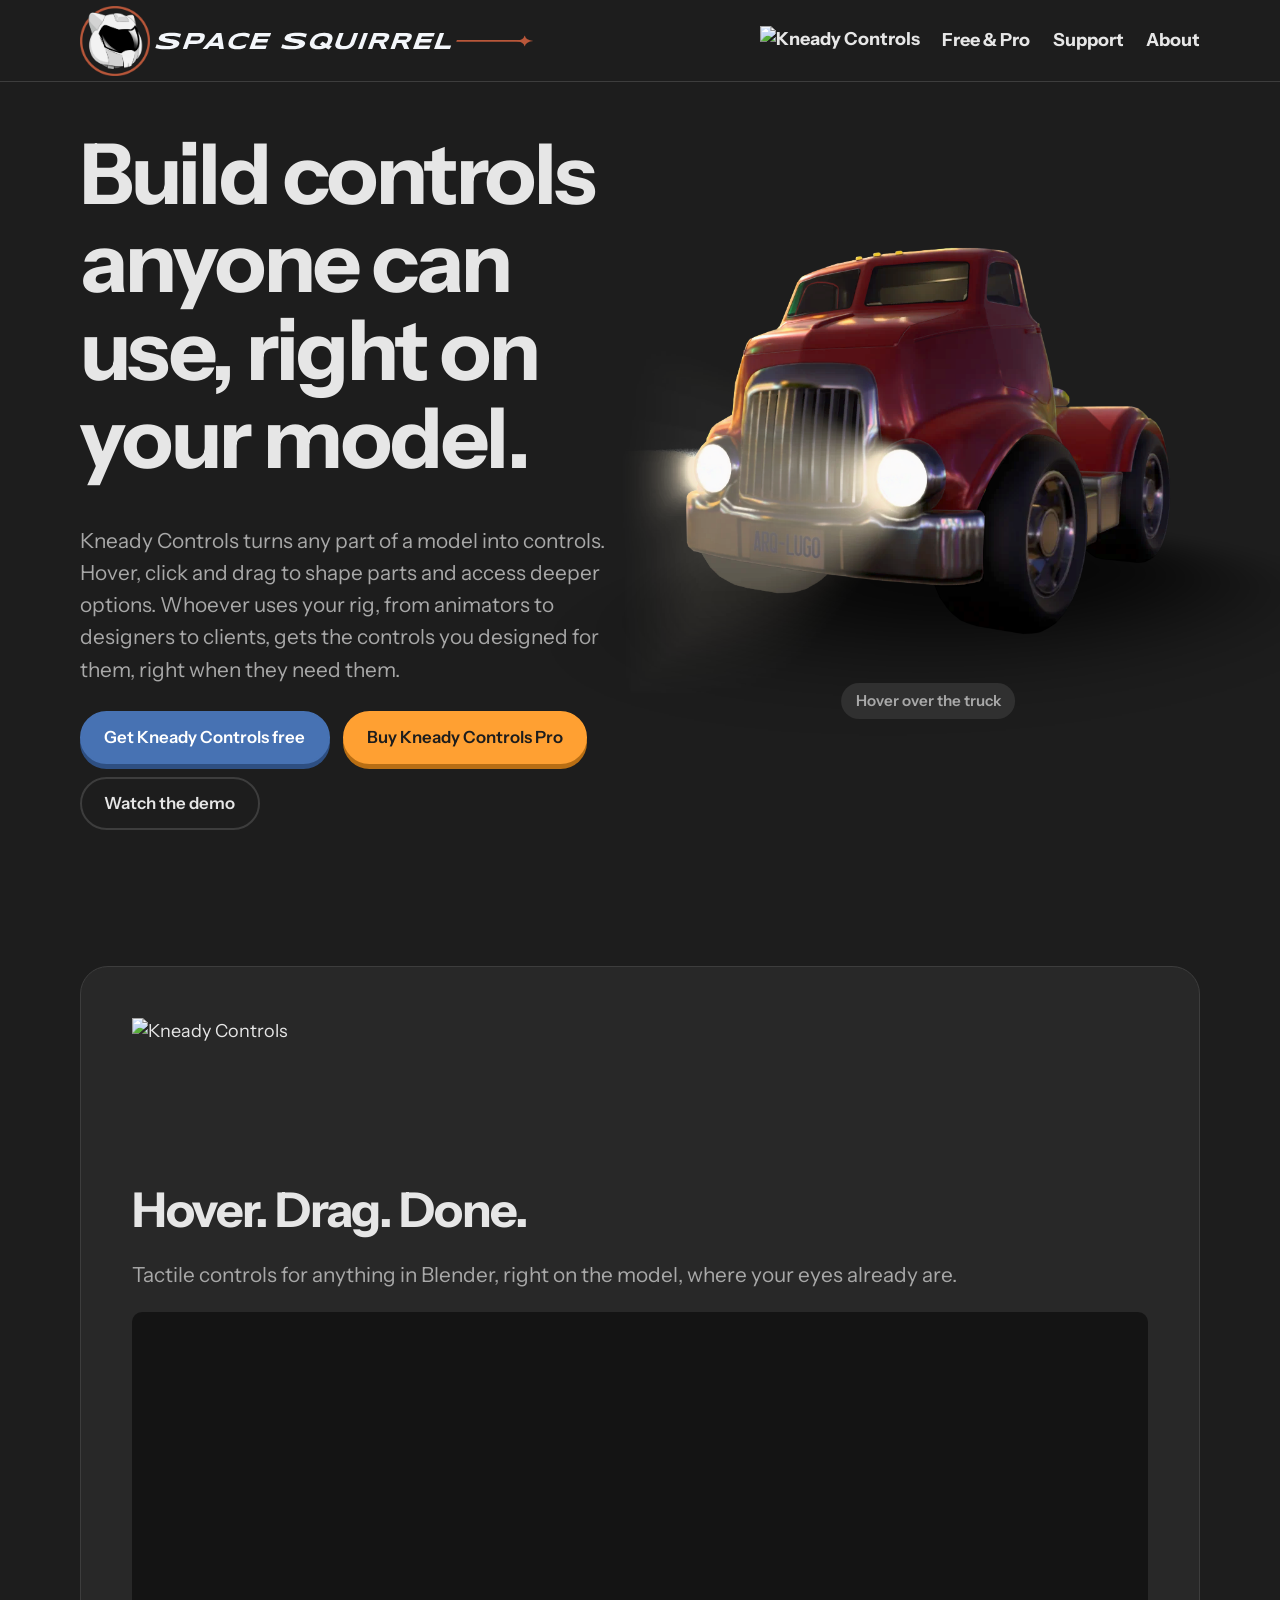
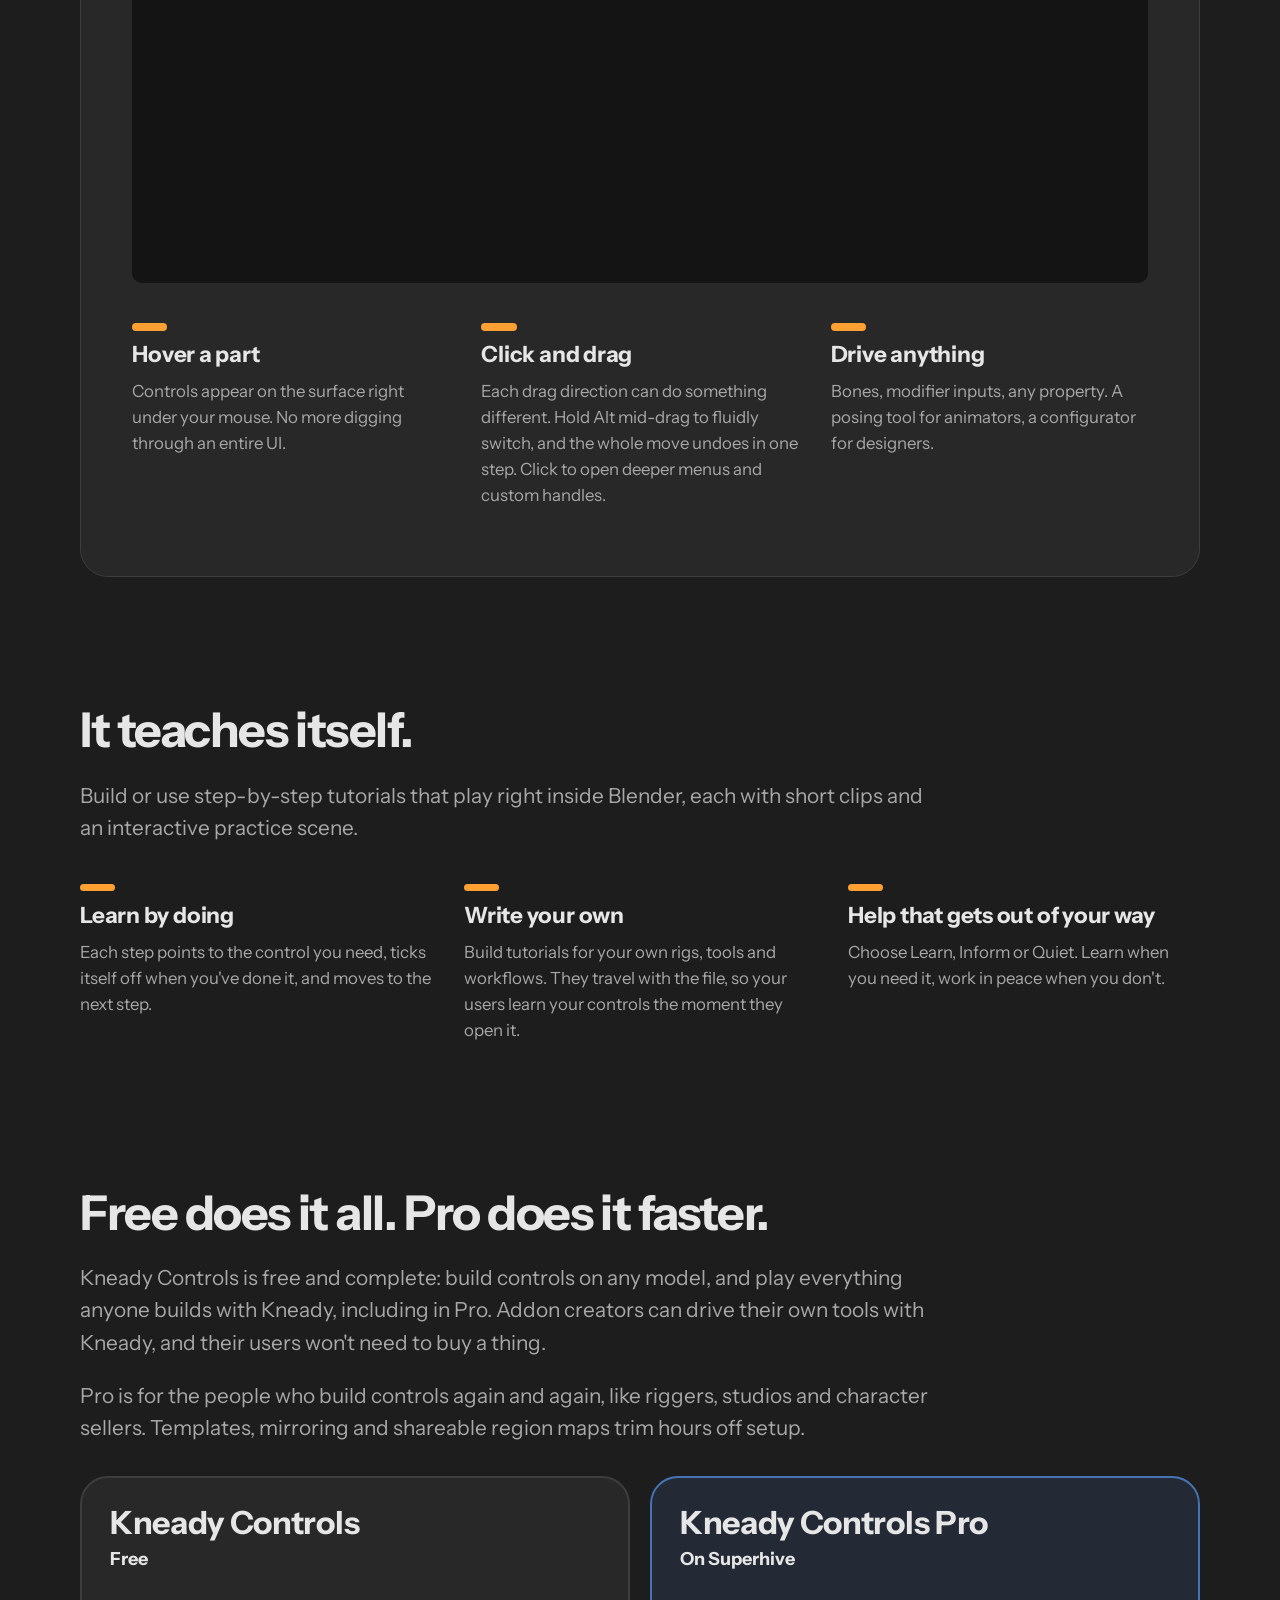
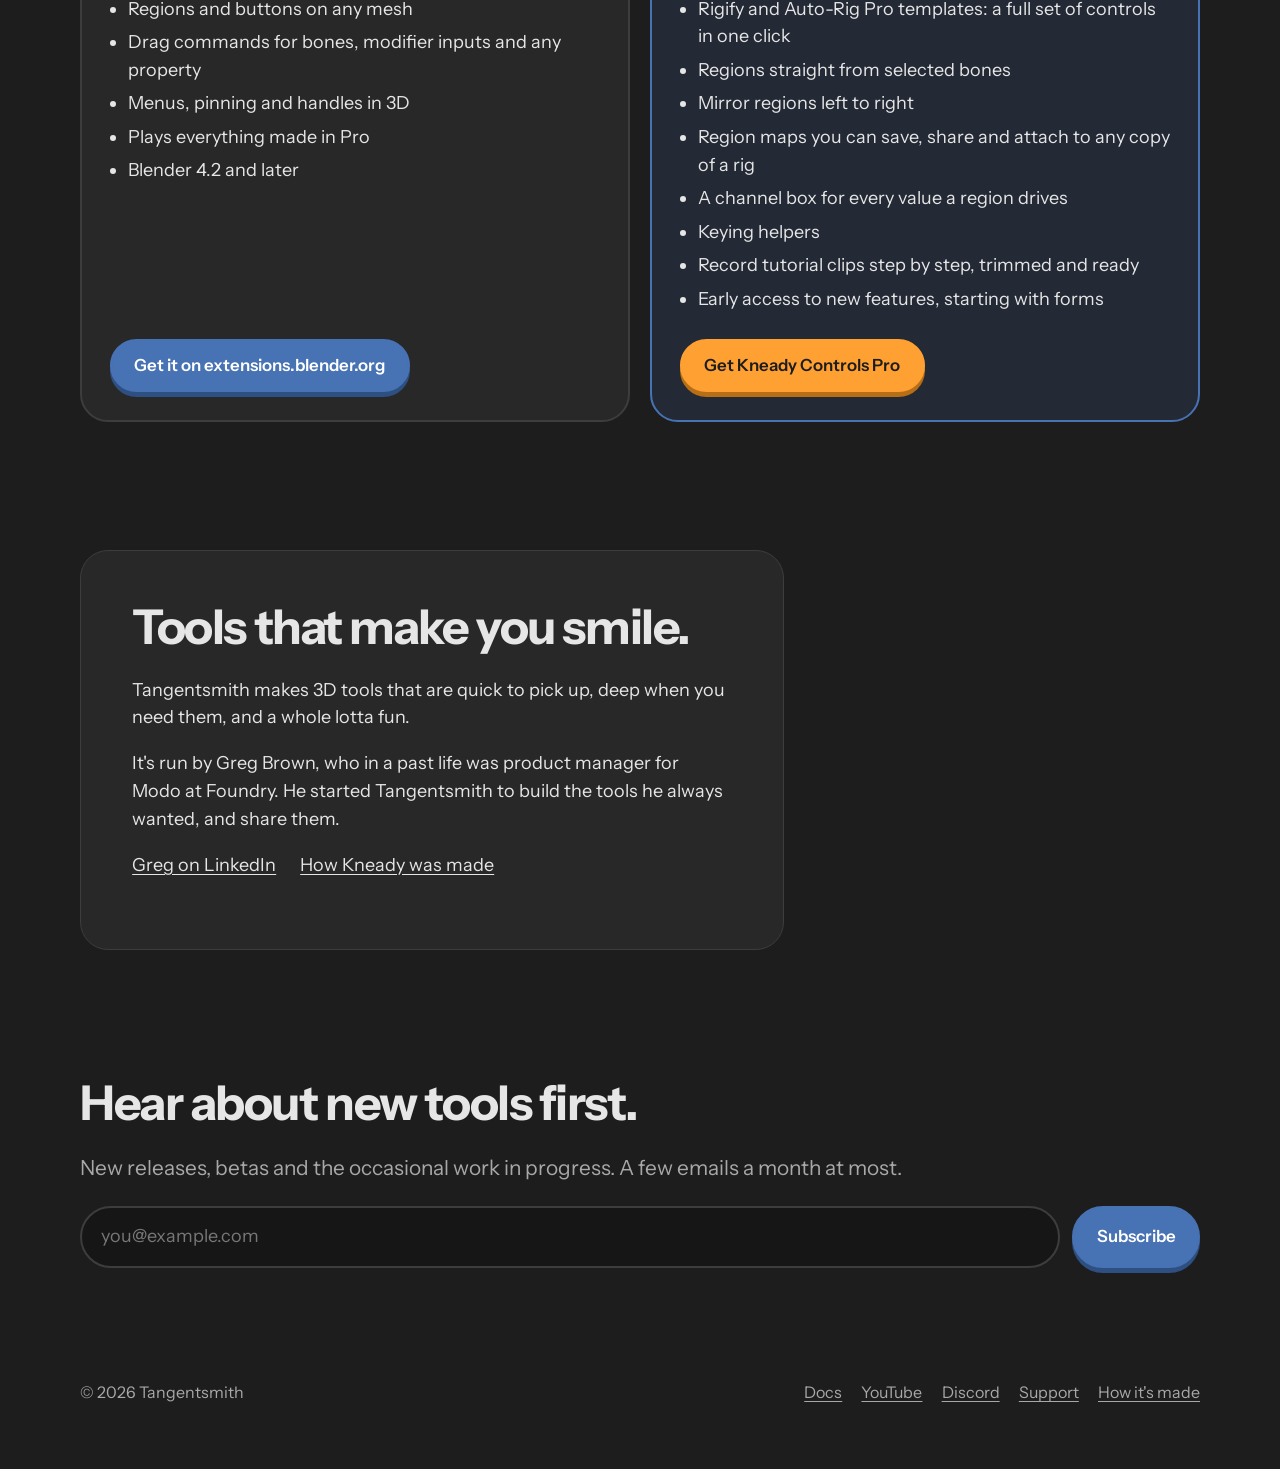
==== commit ca5f863b: "Rename Space Squirrel to Tangentsmith across site copy Title tags, wordmark alt text, about-section " ====
--- a/index.html
+++ b/index.html
@@ -3,7 +3,7 @@
 <head>
 <meta charset="utf-8">
 <meta name="viewport" content="width=device-width, initial-scale=1">
-<title>Kneady Controls for Blender — Space Squirrel</title>
+<title>Kneady Controls for Blender — Tangentsmith</title>
 <meta name="description" content="Kneady Controls: tactile controls for anything in Blender. Hover any part of your model and drag to shape it. Free, with Kneady Controls Pro for riggers and studios.">
 <link rel="icon" href="favicon-192.png" sizes="192x192" type="image/png">
 <link rel="icon" href="favicon-16.png" sizes="16x16" type="image/png">
@@ -11,7 +11,7 @@
 <link rel="apple-touch-icon" href="apple-touch-icon.png">
 <meta property="og:title" content="Kneady Controls — build controls anyone can use, right on your model">
 <meta property="og:description" content="Hover any part of your model and drag to shape it. Free on extensions.blender.org.">
-<meta property="og:url" content="https://spacesquirrel.studio/">
+<meta property="og:url" content="https://tangentsmith.com/">
 <link rel="preconnect" href="https://fonts.googleapis.com">
 <link rel="preconnect" href="https://fonts.gstatic.com" crossorigin>
 <link href="https://fonts.googleapis.com/css2?family=Instrument+Sans:wght@400;500;600;700&display=swap" rel="stylesheet">
@@ -20,7 +20,7 @@
 <body>
 <div class="wrap">
   <header class="site-head">
-    <a class="wordmark" href="/"><img src="brand/spacesquirrel_wordmark_white_terra_no_left_dash.svg" alt="Space Squirrel" height="30"><img class="logo" src="brand/spacesquirrel_logo_ring.png" alt="" width="726" height="726"></a>
+    <a class="wordmark" href="/"><img src="brand/spacesquirrel_wordmark_white_terra_no_left_dash.svg" alt="Tangentsmith" height="30"><img class="logo" src="brand/spacesquirrel_logo_ring.png" alt="" width="726" height="726"></a>
     <nav class="site-nav" aria-label="Main">
       <a class="product-link" href="#kneady"><img src="brand/kneady_wordmark.svg" alt="Kneady Controls" height="30"></a>
       <a href="#pricing">Free &amp; Pro</a>
@@ -134,8 +134,8 @@
       <div class="band about">
         <div>
           <h2 id="about-title">Tools that make you smile.</h2>
-          <p>Space Squirrel makes 3D tools that are quick to pick up, deep when you need them, and a whole lotta fun.</p>
-          <p>It's run by Greg Brown, who in a past life was product manager for Modo at Foundry. He started Space Squirrel to build the tools he always wanted, and share them.</p>
+          <p>Tangentsmith makes 3D tools that are quick to pick up, deep when you need them, and a whole lotta fun.</p>
+          <p>It's run by Greg Brown, who in a past life was product manager for Modo at Foundry. He started Tangentsmith to build the tools he always wanted, and share them.</p>
           <p class="about-links"><a href="https://www.linkedin.com/in/greg-brown-techevangelist">Greg on LinkedIn</a><a href="/made.html">How Kneady was made</a><!-- TODO: LinkedIn company page link --></p>
         </div>
       </div>
@@ -154,7 +154,7 @@
   </main>
 
   <footer class="site-foot">
-    <span>© 2026 Space Squirrel</span>
+    <span>© 2026 Tangentsmith</span>
     <nav aria-label="Elsewhere">
       <!-- TODO: YouTube channel URL -->
       <a href="/docs/">Docs</a>
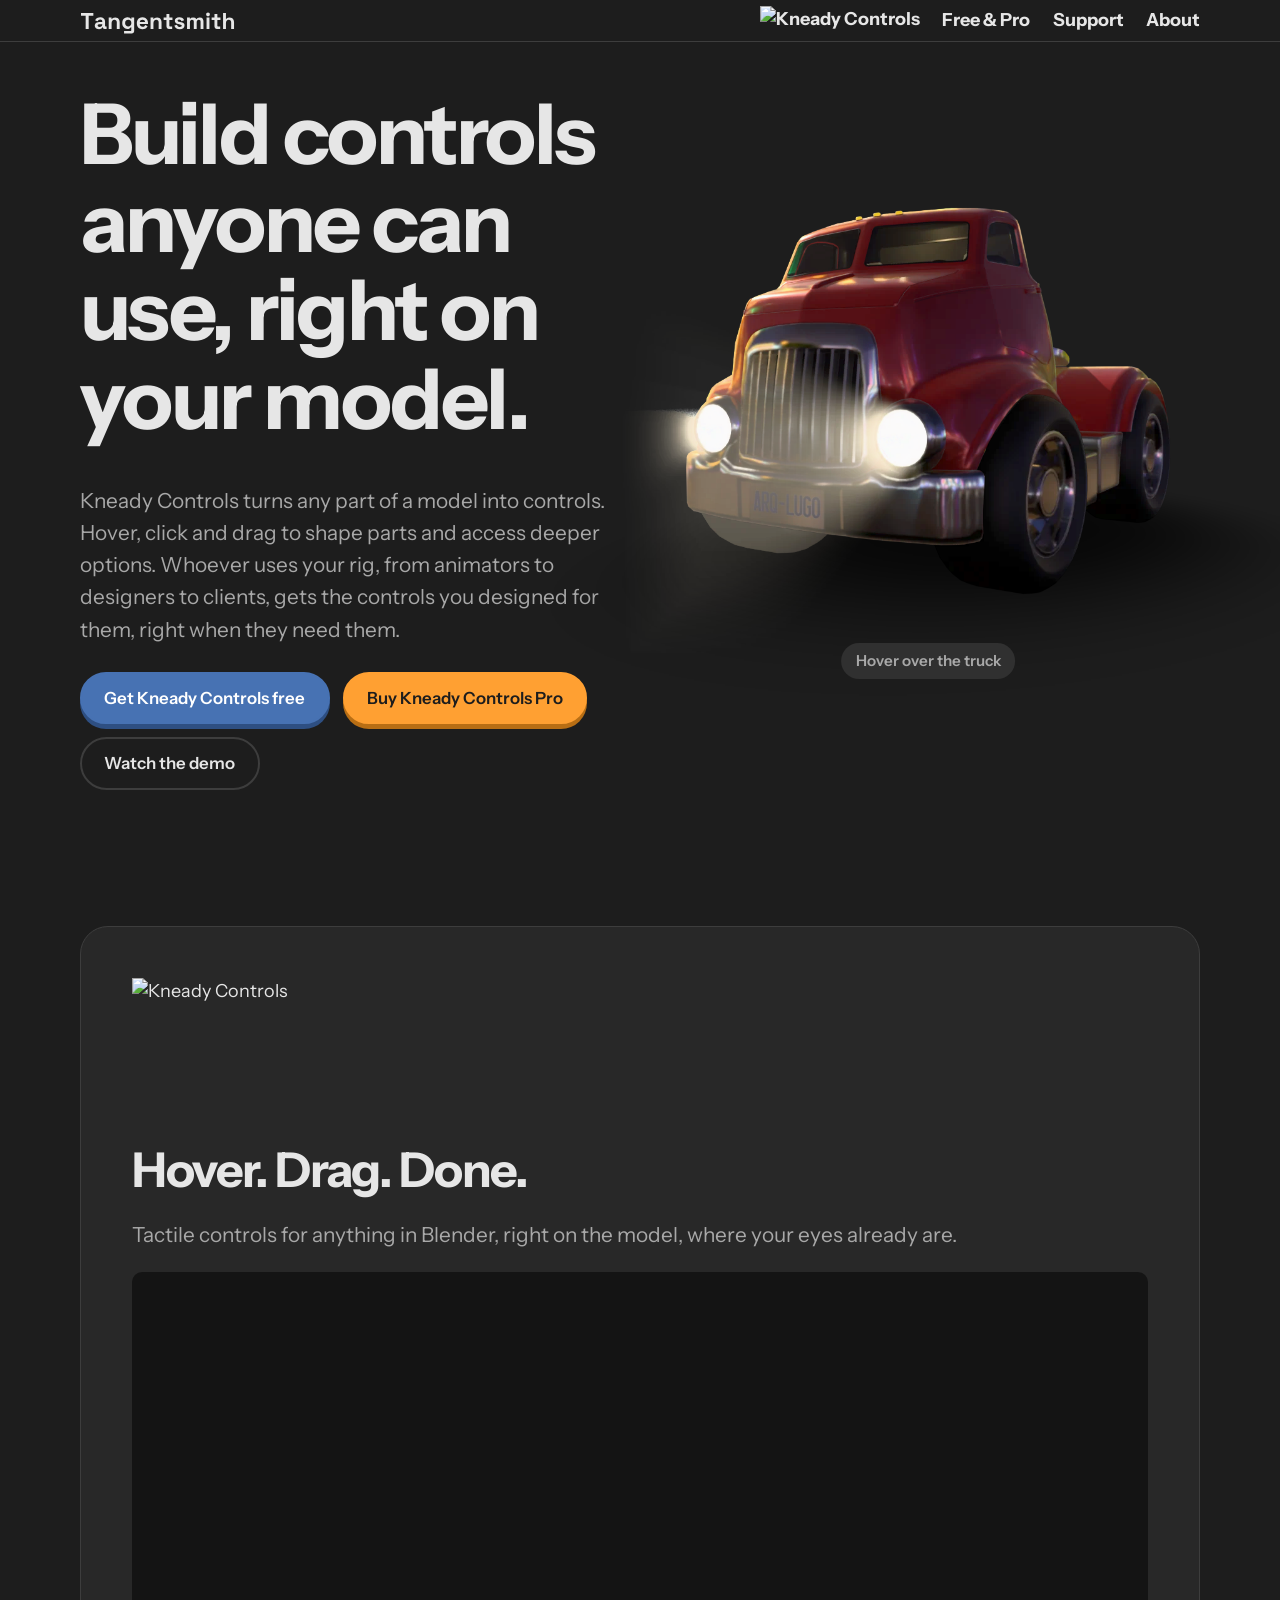
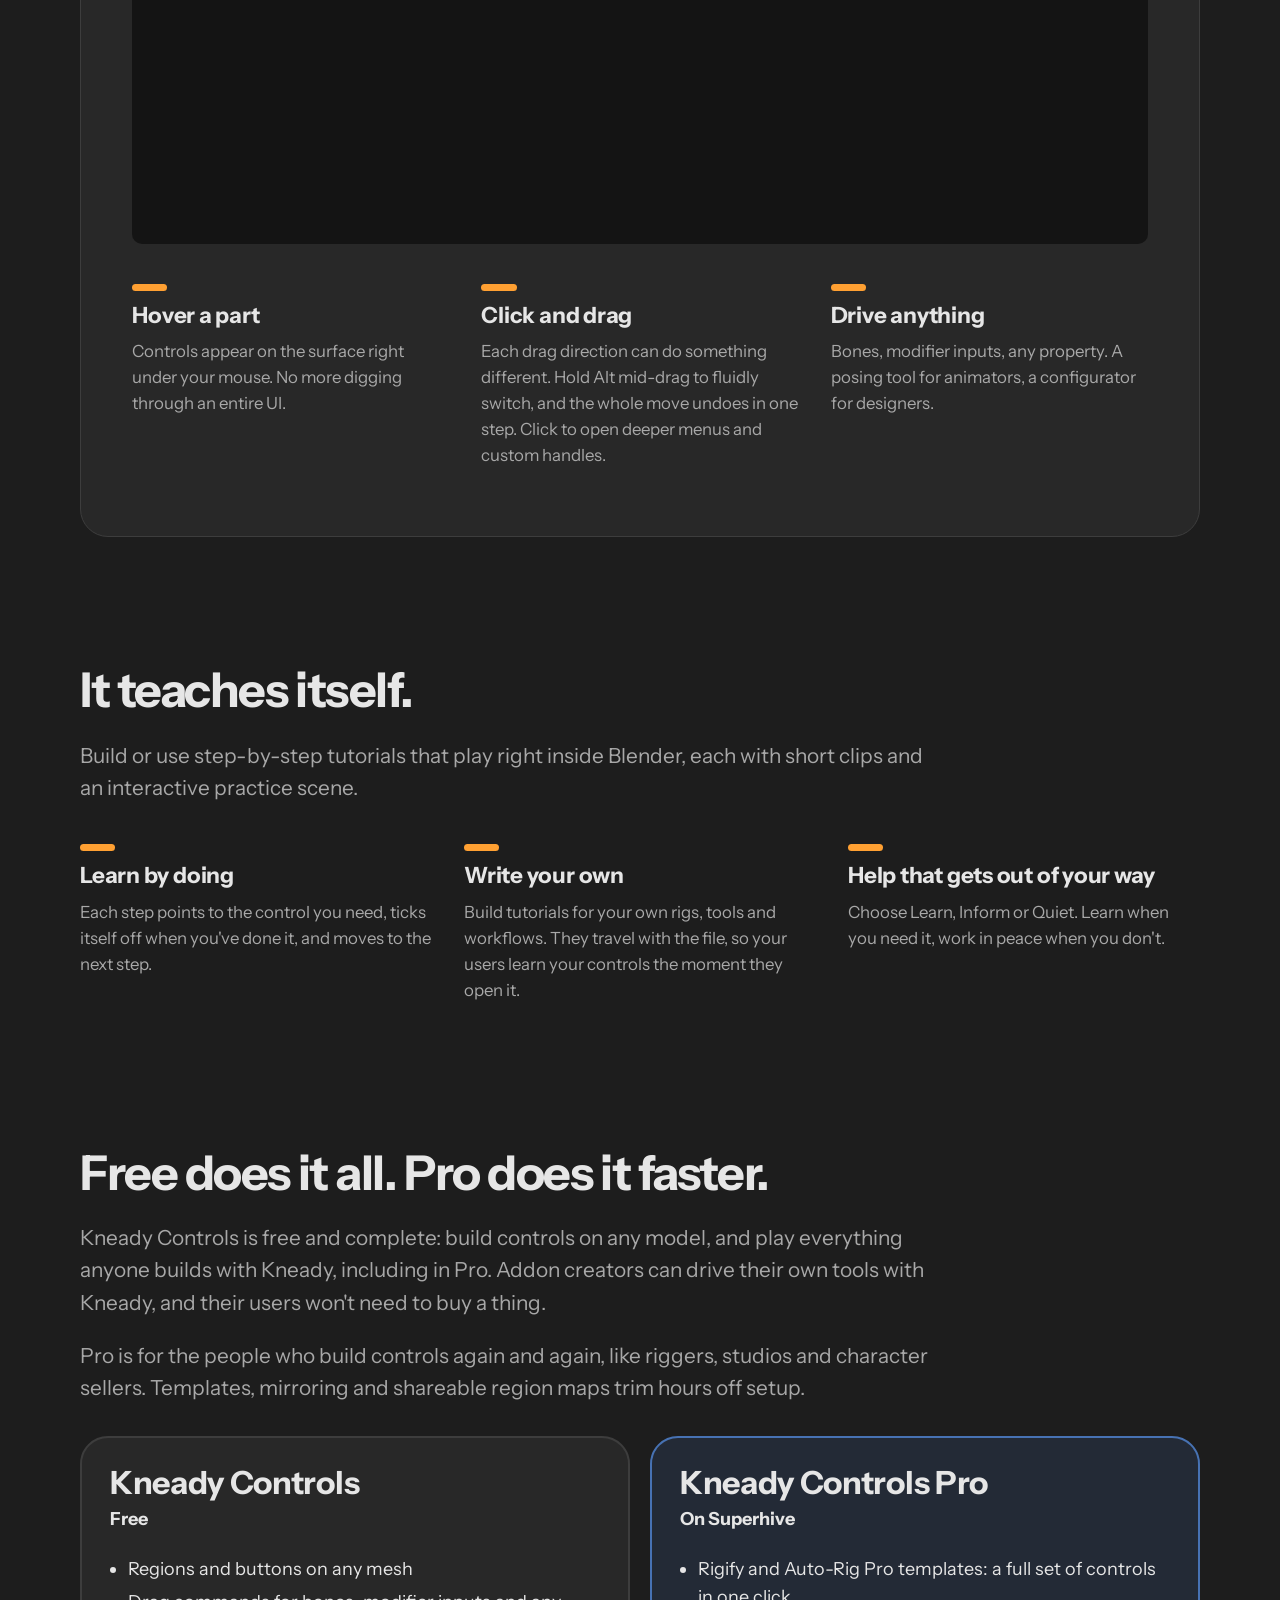
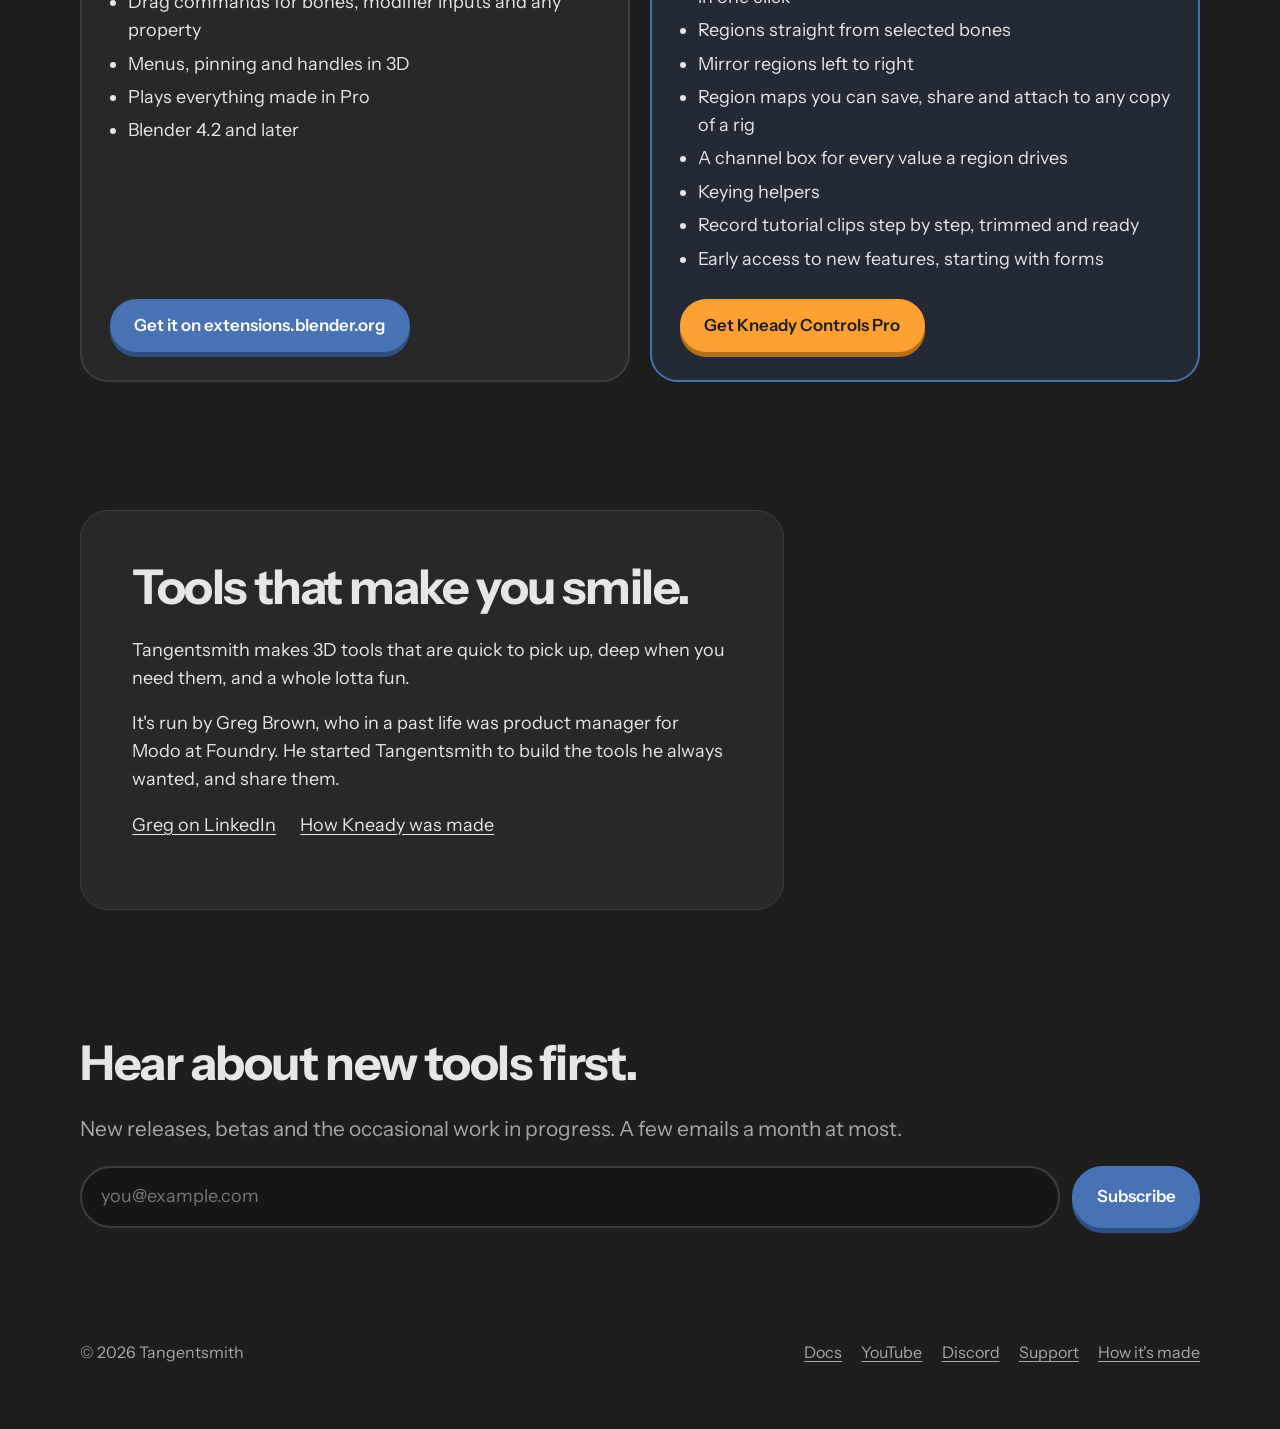
==== commit 16861cfc: "Replace the Space Squirrel wordmark with a first Tangentsmith wordmark Space Grotesk Bold, outlined " ====
--- a/index.html
+++ b/index.html
@@ -20,7 +20,7 @@
 <body>
 <div class="wrap">
   <header class="site-head">
-    <a class="wordmark" href="/"><img src="brand/spacesquirrel_wordmark_white_terra_no_left_dash.svg" alt="Tangentsmith" height="30"><img class="logo" src="brand/spacesquirrel_logo_ring.png" alt="" width="726" height="726"></a>
+    <a class="wordmark" href="/"><img src="brand/tangentsmith_wordmark_white.svg" alt="Tangentsmith" height="30"></a>
     <nav class="site-nav" aria-label="Main">
       <a class="product-link" href="#kneady"><img src="brand/kneady_wordmark.svg" alt="Kneady Controls" height="30"></a>
       <a href="#pricing">Free &amp; Pro</a>
--- a/style.css
+++ b/style.css
@@ -25,37 +25,24 @@
    --head-stuck is the height left on screen, which anchors scroll clear of.
    The border-image paints the bar's background out to both edges of the window
    without widening the page; a line under it fades in once the page scrolls. */
-:root{--head-stuck:calc(var(--ring-d) + 12px)}
+:root{--head-stuck:calc(var(--mark-h) + 12px)}
 html{scroll-padding-top:calc(var(--head-stuck) + .5rem)}
 @property --head-edge{syntax:"<color>";inherits:false;initial-value:#3D3D3D}
-/* the logo's ring, the tallest thing in it, with 6px to spare above and below (see below) */
 .site-head{position:sticky;top:0;z-index:20;--head-edge:var(--line);border-image:linear-gradient(to top,var(--head-edge) 1px,var(--sky) 1px) fill 0//0 100vmax;display:flex;align-items:center;justify-content:space-between;gap:1rem;padding:6px 0}
 @supports (animation-timeline:scroll()){
   .site-head{animation:head-edge linear both;animation-timeline:scroll();animation-range:0 3rem}
   @keyframes head-edge{from{--head-edge:var(--sky)}}
 }
-.wordmark{font:800 1.5rem/1 var(--display);letter-spacing:-.02em;color:var(--ink);text-decoration:none;display:flex;align-items:center;gap:var(--logo-gap)}
+.wordmark{font:800 1.5rem/1 var(--display);letter-spacing:-.02em;color:var(--ink);text-decoration:none;display:flex;align-items:center}
 .wordmark img{height:var(--mark-h);width:auto;display:block}
-/* The logo - the helmet in its orange ring (Greg's own, brand/spacesquirrel_logo_ring.png) - then the
-   name. Greg, 22 November 2026, after trying it over the wordmark's left line: "the tail just doesn't
-   look very good ... Let's get rid of the tail and move the wordmark closer to the circle to match the
-   spacing between the L and the end of the center line".
-   The header's wordmark is a copy without that line (brand/spacesquirrel_wordmark_white_terra_no_left_dash.svg),
-   its viewBox starting at x 10, just left of the S (x 11.31 at its foot, after the italic slant).
-   Sizes are in wordmark heights (--mark-h), so a phone's smaller wordmark scales them too:
-   - --ring-d, the ring's diameter (the image is the ring's box).
-   - --logo-gap: in the wordmark, the L reaches x 1263.44 and the line starts at 1284.95, 21.51 units
-     apart (of the 127 the wordmark is tall). The ring's edge to the S's foot is the gap plus the 1.31
-     units before the S, so the gap is 20.2 units. */
-:root{--mark-h:30px;--ring-d:calc(var(--mark-h) * 2.33);--logo-gap:calc(var(--mark-h) * 20.2 / 127)}
-.wordmark img.logo{order:-1;flex:none;width:var(--ring-d);height:var(--ring-d)}
+/* The Tangentsmith wordmark (brand/tangentsmith_wordmark_white.svg), outlined from Space Grotesk Bold -
+   a plain mark to start with, no icon yet (26 November 2026). Sized in wordmark heights (--mark-h) so a
+   phone's smaller wordmark scales with it. */
+:root{--mark-h:30px}
 .site-nav{display:flex;gap:1.4rem;flex-wrap:wrap}
 @media (max-width:860px){
-  /* --mark-w: the whole logo and name, ring to star, which is 15.12 wordmark heights
-     (2.33 ring + .159 gap + 1604 / 127 name) */
-  :root{--head-stuck:3.4rem;--mark-w:min(100vw - 2rem,340px);--mark-h:calc(var(--mark-w) / 15.12)}
-  /* the logo and name scroll away here (their row is the ring's height), the row of links staying */
-  .site-head{flex-direction:column;align-items:flex-start;gap:.9rem;padding:1.25rem 0 .75rem;top:calc(-1.4rem - var(--ring-d))}
+  :root{--head-stuck:3.4rem;--mark-h:min(9vw,34px)}
+  .site-head{flex-direction:column;align-items:flex-start;gap:.9rem;padding:1.25rem 0 .75rem;top:calc(-1.4rem - var(--mark-h))}
   .site-nav{gap:.35rem 1rem;font-size:1rem}
 }
 @media (max-width:360px){.site-nav{gap:.35rem .6rem}.site-head .site-nav .product-link img{height:26px}}
